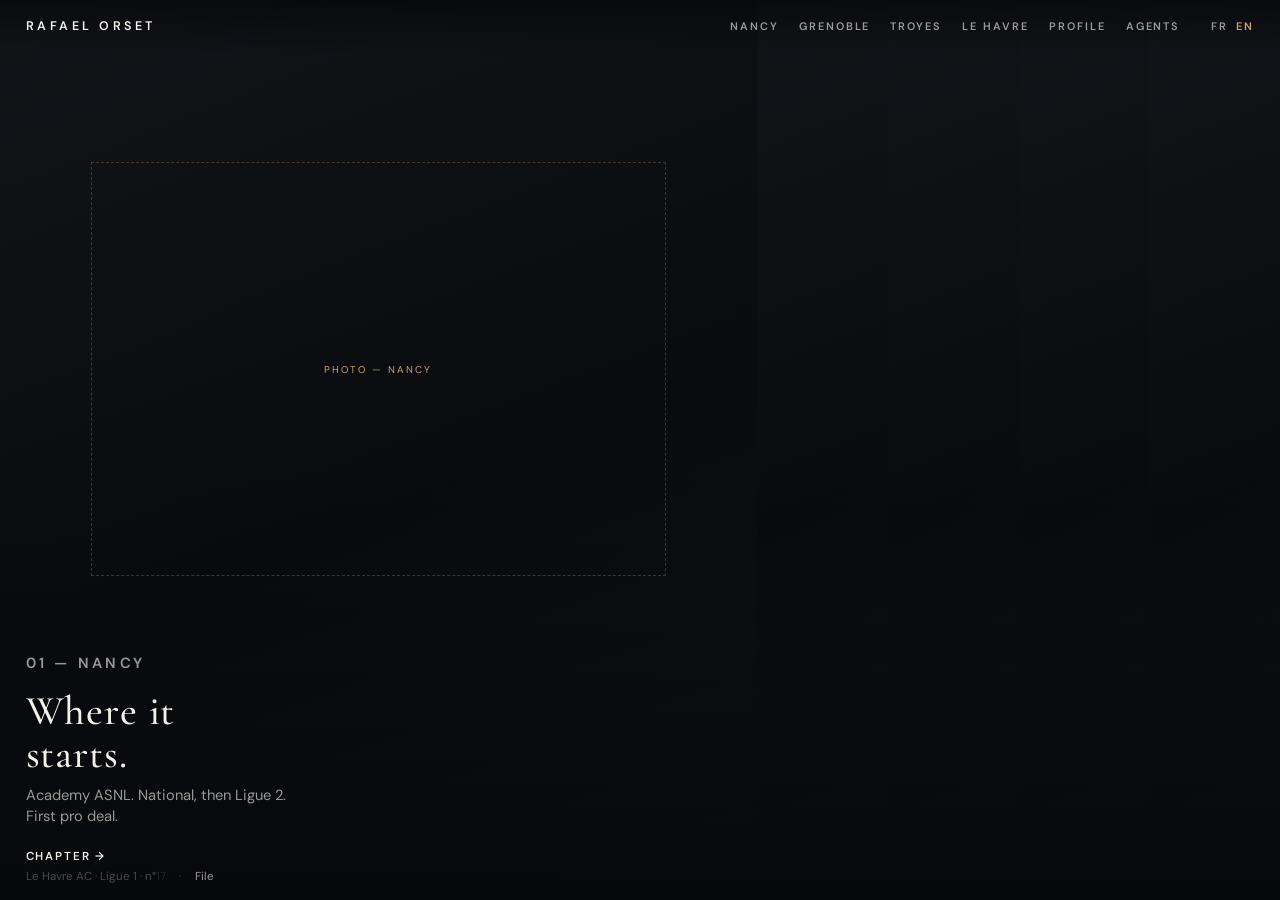
==== index.html @ 7322e1d7 "Tell the career as CR7-style club chapters: Nancy, Grenoble, Troyes, Le Havre. Co-authored-by: Curso" ====
<!DOCTYPE html>
<html lang="en">
<head>
  <meta charset="utf-8" />
  <meta name="viewport" content="width=device-width, initial-scale=1" />
  <title>Rafael Orset</title>
  <meta name="description" content="Rafael Orset. Left winger, Ligue 1. Nancy, Grenoble, Troyes, Le Havre. Available to clubs and licensed agents abroad." />
  <link rel="canonical" href="https://rafa-create.github.io/foot-website/" />
  <meta property="og:type" content="website" />
  <meta property="og:title" content="Rafael Orset" />
  <meta property="og:description" content="Left winger, Ligue 1. Nancy · Grenoble · Troyes · Le Havre." />
  <meta property="og:url" content="https://rafa-create.github.io/foot-website/" />
  <meta property="og:image" content="https://rafa-create.github.io/foot-website/og.jpg" />
  <meta name="twitter:card" content="summary_large_image" />
  <meta name="theme-color" content="#07080a" />
  <link rel="icon" href="./favicon.svg" type="image/svg+xml" />
  <link rel="preconnect" href="https://fonts.googleapis.com" />
  <link rel="preconnect" href="https://fonts.gstatic.com" crossorigin />
  <link href="https://fonts.googleapis.com/css2?family=Cormorant+Garamond:ital,wght@0,500;1,500&family=DM+Sans:wght@400;600&display=swap" rel="stylesheet" />
  <link rel="stylesheet" href="./site.css" />
  <script>
    window.FOOT_TITLES = { fr: "Rafael Orset", en: "Rafael Orset" };
    window.FOOT_DESC = {
      fr: "Rafael Orset. Ailier gauche, Ligue 1. Nancy, Grenoble, Troyes, Le Havre. Dossier pour clubs et agents à l’étranger.",
      en: "Rafael Orset. Left winger, Ligue 1. Nancy, Grenoble, Troyes, Le Havre. File for clubs and agents abroad."
    };
  </script>
  <script src="./player.js"></script>
  <script src="./i18n.js"></script>
</head>
<body>
  <header class="top">
    <p class="wordmark">Rafael Orset</p>
    <nav class="nav" aria-label="Sections">
      <a href="#nancy" data-sheet="nancy">Nancy</a>
      <a href="#grenoble" data-sheet="grenoble">Grenoble</a>
      <a href="#troyes" data-sheet="troyes">Troyes</a>
      <a href="#lehavre" data-sheet="lehavre">Le Havre</a>
      <a href="#profile" data-sheet="profile" data-fr>Fiche</a>
      <a href="#profile" data-sheet="profile" data-en>Profile</a>
      <a href="#agents" data-sheet="agents">Agents</a>
    </nav>
    <div class="lang" role="group" aria-label="Language">
      <button type="button" data-set="fr">FR</button>
      <button type="button" data-set="en">EN</button>
    </div>
  </header>

  <main class="gallery">
    <button class="panel open" type="button" data-sheet="nancy" data-photo="./photos/01-player.jpg" id="nancy">
      <span class="slot">Photo — Nancy</span>
      <div class="panel-copy">
        <p class="kicker">01 — Nancy</p>
        <h2 data-fr>Là où<br />ça commence.</h2>
        <h2 data-en>Where it<br />starts.</h2>
        <p data-fr>Formé à l’ASNL. National, puis Ligue 2. Premier contrat pro.</p>
        <p data-en>Academy ASNL. National, then Ligue 2. First pro deal.</p>
        <span class="cta" data-fr>Chapitre →</span>
        <span class="cta" data-en>Chapter →</span>
      </div>
    </button>

    <button class="panel" type="button" data-sheet="grenoble" data-photo="./photos/02-profile.jpg" id="grenoble">
      <span class="slot">Photo — Grenoble</span>
      <div class="panel-copy">
        <p class="kicker">02 — Grenoble</p>
        <h2 data-fr>Le vrai<br />volume.</h2>
        <h2 data-en>Real<br />minutes.</h2>
        <p data-fr>Deux saisons titulaire. 5e de Ligue 2. Barrages. Quarts de Coupe de France.</p>
        <p data-en>Two seasons as a starter. 5th in Ligue 2. Play-off. Coupe de France QF.</p>
        <span class="cta" data-fr>Chapitre →</span>
        <span class="cta" data-en>Chapter →</span>
      </div>
    </button>

    <button class="panel" type="button" data-sheet="troyes" data-photo="./photos/03-game.jpg" id="troyes">
      <span class="slot">Photo — Troyes</span>
      <div class="panel-copy">
        <p class="kicker">03 — Troyes</p>
        <h2 data-fr>Première<br />Ligue 1.</h2>
        <h2 data-en>First<br />Ligue 1.</h2>
        <p data-fr>26 matches dans l’élite. Puis Ligue 2 : 8 buts, 5 passes. Pas une star. Un titulaire.</p>
        <p data-en>26 games in the top flight. Then Ligue 2: 8 goals, 5 assists. Not a star. A starter.</p>
        <span class="cta" data-fr>Chapitre →</span>
        <span class="cta" data-en>Chapter →</span>
      </div>
    </button>

    <button class="panel" type="button" data-sheet="lehavre" data-photo="./photos/04-career.jpg" id="lehavre">
      <span class="slot">Photo — Le Havre</span>
      <div class="panel-copy">
        <p class="kicker">04 — Le Havre</p>
        <h2 data-fr>Confirmé.<br />Deux maintiens.</h2>
        <h2 data-en>Confirmed.<br />Twice safe.</h2>
        <p data-fr>Ligue 1, 2024–26. Maintien, puis 12e. Club actuel.</p>
        <p data-en>Ligue 1, 2024–26. Survival, then 12th. Current club.</p>
        <span class="cta" data-fr>Chapitre →</span>
        <span class="cta" data-en>Chapter →</span>
      </div>
    </button>

    <button class="panel" type="button" data-sheet="agents" data-photo="./photos/05-agents.jpg" id="agents">
      <span class="slot" data-fr>Photo — suite</span>
      <span class="slot" data-en>Photo — next</span>
      <div class="panel-copy">
        <p class="kicker" data-fr>05 — Ailleurs</p>
        <p class="kicker" data-en>05 — Abroad</p>
        <h2 data-fr>Le prochain<br />club.</h2>
        <h2 data-en>The next<br />club.</h2>
        <p data-fr>Championship, Belgique, Portugal, MLS. Dossier pour agents licenciés.</p>
        <p data-en>Championship, Belgium, Portugal, MLS. File for licensed agents.</p>
        <span class="cta" data-fr>Contacter →</span>
        <span class="cta" data-en>Get in touch →</span>
      </div>
    </button>
  </main>

  <footer class="foot">
    <span>Le Havre AC · Ligue 1 · n°<span data-k="number"></span></span>
    <span aria-hidden="true">·</span>
    <a href="./dossier.html" data-fr>Dossier</a>
    <a href="./dossier.html" data-en>File</a>
  </footer>

  <div class="sheet" id="sheet-nancy" hidden>
    <div class="sheet-inner">
      <button class="sheet-close" type="button" data-close aria-label="Close">×</button>
      <p class="kicker">01 — Nancy</p>
      <h1>AS Nancy-Lorraine</h1>
      <p class="lede" data-fr>Centre de formation, puis groupe pro. National 2018/19, Ligue 2 2019/20. Le premier contrat, pas encore le volume.</p>
      <p class="lede" data-en>Academy, then the first team. National 2018/19, Ligue 2 2019/20. First contract, not yet the minutes.</p>
      <dl class="facts facts-hero">
        <div><dt>2018/19</dt><dd>19 · 3 · 2</dd></div>
        <div><dt>2019/20</dt><dd>21 · 4 · 2</dd></div>
        <div><dt data-fr>Compétitions</dt><dt data-en>Competitions</dt><dd>National · Ligue 2</dd></div>
      </dl>
      <p class="hint" data-fr>Matchs · buts · passes. Saison 2019/20 écourtée.</p>
      <p class="hint" data-en>Apps · goals · assists. 2019/20 season shortened.</p>
    </div>
  </div>

  <div class="sheet" id="sheet-grenoble" hidden>
    <div class="sheet-inner">
      <button class="sheet-close" type="button" data-close aria-label="Close">×</button>
      <p class="kicker">02 — Grenoble</p>
      <h1>Grenoble Foot 38</h1>
      <p class="lede" data-fr>Le saut. Titulaire deux saisons. Meilleure année : 9 buts, 7 passes. 5e de Ligue 2, barrages d’accession. Quarts de Coupe de France — le plus loin, jamais une finale.</p>
      <p class="lede" data-en>The jump. Starter for two seasons. Best year: 9 goals, 7 assists. 5th in Ligue 2, promotion play-off. Coupe de France quarter-final — as far as it went, never a final.</p>
      <dl class="facts facts-hero">
        <div><dt>2020/21</dt><dd>32 · 6 · 5</dd></div>
        <div><dt>2021/22</dt><dd>35 · 9 · 7</dd></div>
        <div><dt data-fr>Résultat</dt><dt data-en>Result</dt><dd data-fr>5e L2 · barrages · ¼ CDF</dd><dd data-en>5th L2 · play-off · QF CdF</dd></div>
      </dl>
    </div>
  </div>

  <div class="sheet" id="sheet-troyes" hidden>
    <div class="sheet-inner">
      <button class="sheet-close" type="button" data-close aria-label="Close">×</button>
      <p class="kicker">03 — Troyes</p>
      <h1>ESTAC Troyes</h1>
      <p class="lede" data-fr>Première Ligue 1 : 26 matches, rotation vraie, pas un figurant. Relégation. L’année d’après, Ligue 2 : 8 buts. Un club qui descend, un joueur qui reste utile.</p>
      <p class="lede" data-en>First Ligue 1: 26 games, real rotation, not a cameo. Relegation. The year after, Ligue 2: 8 goals. A club going down, a player still useful.</p>
      <dl class="facts facts-hero">
        <div><dt>2022/23 L1</dt><dd>26 · 4 · 3</dd></div>
        <div><dt>2023/24 L2</dt><dd>30 · 8 · 5</dd></div>
        <div><dt data-fr>Lecture</dt><dt data-en>Read</dt><dd data-fr>Élite, puis volume</dd><dd data-en>Top flight, then volume</dd></div>
      </dl>
    </div>
  </div>

  <div class="sheet" id="sheet-lehavre" hidden>
    <div class="sheet-inner">
      <button class="sheet-close" type="button" data-close aria-label="Close">×</button>
      <p class="kicker">04 — Le Havre</p>
      <h1>Le Havre AC</h1>
      <p class="lede" data-fr>Club actuel. Deux saisons Ligue 1 : maintien, puis 12e. 11 buts, 9 passes. Contrat jusqu’en 2027. Le dossier s’arrête ici — la suite se joue à l’étranger.</p>
      <p class="lede" data-en>Current club. Two Ligue 1 seasons: survival, then 12th. 11 goals, 9 assists. Contract to 2027. The file stops here — the next chapter is abroad.</p>
      <dl class="facts facts-hero">
        <div><dt>2024/25</dt><dd>29 · 5 · 4</dd></div>
        <div><dt>2025/26</dt><dd>28 · 6 · 5</dd></div>
        <div><dt data-fr>Classement</dt><dt data-en>Finish</dt><dd>L1 · 15e · 12e</dd></div>
      </dl>
    </div>
  </div>

  <div class="sheet" id="sheet-profile" hidden>
    <div class="sheet-inner">
      <button class="sheet-close" type="button" data-close aria-label="Close">×</button>
      <p class="kicker" data-fr>Fiche</p>
      <p class="kicker" data-en>Profile</p>
      <h1>Rafael Orset</h1>
      <p class="lede" data-k="status"></p>
      <dl class="facts">
        <div><dt data-fr>N°</dt><dt data-en>No.</dt><dd data-k="number"></dd></div>
        <div><dt data-fr>Nationalité</dt><dt data-en>Nationality</dt><dd data-k="nationality"></dd></div>
        <div><dt data-fr>Né le</dt><dt data-en>Born</dt><dd data-k="dob"></dd></div>
        <div><dt data-fr>Lieu</dt><dt data-en>Place</dt><dd data-k="birthplace"></dd></div>
        <div><dt data-fr>Taille</dt><dt data-en>Height</dt><dd data-k="height"></dd></div>
        <div><dt data-fr>Poids</dt><dt data-en>Weight</dt><dd data-k="weight"></dd></div>
        <div><dt data-fr>Pied fort</dt><dt data-en>Preferred foot</dt><dd data-k="foot"></dd></div>
        <div><dt data-fr>Poste</dt><dt data-en>Position</dt><dd data-k="position"></dd></div>
        <div><dt data-fr>Secondaire</dt><dt data-en>Secondary</dt><dd data-k="positionAlt"></dd></div>
        <div><dt data-fr>Club</dt><dt data-en>Club</dt><dd data-k="club"></dd></div>
        <div><dt data-fr>Championnat</dt><dt data-en>League</dt><dd data-k="league"></dd></div>
        <div><dt data-fr>Contrat</dt><dt data-en>Contract</dt><dd data-k="contractUntil"></dd></div>
        <div><dt data-fr>Passeport</dt><dt data-en>Passport</dt><dd data-k="passport"></dd></div>
        <div><dt data-fr>Langues</dt><dt data-en>Languages</dt><dd data-k="languages"></dd></div>
        <div><dt data-fr>Formé à</dt><dt data-en>Academy</dt><dd data-k="formedAt"></dd></div>
      </dl>
      <h2 data-fr>Jeu</h2>
      <h2 data-en>Game</h2>
      <ol class="traits">
        <li><span>01</span><p data-k="strength0"></p></li>
        <li><span>02</span><p data-k="strength1"></p></li>
        <li><span>03</span><p data-k="strength2"></p></li>
      </ol>
      <p class="note" data-k="scoutNote"></p>
      <h2 data-fr>Résultats</h2>
      <h2 data-en>Results</h2>
      <ul class="honours" data-honours></ul>
      <h2 data-fr>Parcours</h2>
      <h2 data-en>Career</h2>
      <table class="career">
        <thead>
          <tr>
            <th data-fr>Saison</th><th data-en>Season</th>
            <th>Club</th>
            <th data-fr>Compétition</th><th data-en>Competition</th>
            <th data-fr>Matchs</th><th data-en>Apps</th>
            <th data-fr>Buts</th><th data-en>Goals</th>
            <th data-fr>Passes</th><th data-en>Ast.</th>
          </tr>
        </thead>
        <tbody data-career></tbody>
      </table>
      <p class="media-slot">
        <a class="cta-link" data-highlight hidden target="_blank" rel="noopener">Highlights →</a>
        <span data-no-highlight data-fr>Highlights : à coller dans <code>player.js</code>.</span>
        <span data-no-highlight data-en>Highlights: paste URL in <code>player.js</code>.</span>
      </p>
    </div>
  </div>

  <div class="sheet" id="sheet-agents" hidden>
    <div class="sheet-inner">
      <button class="sheet-close" type="button" data-close aria-label="Close">×</button>
      <p class="kicker" data-fr>05 — Ailleurs</p>
      <p class="kicker" data-en>05 — Abroad</p>
      <h1 data-fr>Le prochain<br />club.</h1>
      <h1 data-en>The next<br />club.</h1>
      <p class="lede" data-k="status"></p>
      <dl class="facts">
        <div><dt>E-mail</dt><dd data-k="email"></dd></div>
        <div><dt data-fr>Téléphone</dt><dt data-en>Phone</dt><dd data-k="phone"></dd></div>
        <div><dt>Instagram</dt><dd data-k="instagram"></dd></div>
        <div><dt data-fr>Agent</dt><dt data-en>Agent</dt><dd data-k="agent"></dd></div>
      </dl>
      <div class="actions">
        <a class="btn" data-mail hidden data-fr>Écrire</a>
        <a class="btn" data-mail hidden data-en>Email</a>
        <button class="btn btn-ghost" type="button" data-copy data-fr>Copier le brief</button>
        <button class="btn btn-ghost" type="button" data-copy data-en>Copy brief</button>
        <a class="btn btn-ghost" href="./dossier.html" data-fr>Dossier imprimable</a>
        <a class="btn btn-ghost" href="./dossier.html" data-en>Printable file</a>
      </div>
      <p class="hint" data-fr>Photos ensuite. E-mail et téléphone à brancher. Parcours : draft pour le look du site.</p>
      <p class="hint" data-en>Photos next. Email and phone still to wire. Career path: draft for the site’s look.</p>
    </div>
  </div>
</body>
</html>
---- site.css ----
:root {
  --bg: #07080a;
  --ink: #f4f1ea;
  --muted: rgba(244, 241, 234, 0.62);
  --gold: #c9a36a;
  --line: rgba(201, 163, 106, 0.28);
}
* { box-sizing: border-box; }
html, body { height: 100%; }
body {
  margin: 0;
  color: var(--ink);
  background: var(--bg);
  font-family: "DM Sans", system-ui, sans-serif;
  overflow: hidden;
}
html[lang="en"] [data-fr],
html:not([lang="en"]) [data-en] { display: none; }

.top {
  position: fixed;
  inset: 0 0 auto;
  z-index: 20;
  display: flex;
  align-items: center;
  gap: 1.5rem;
  padding: 1.1rem 1.6rem;
  background: linear-gradient(to bottom, rgba(7, 8, 10, 0.78), transparent);
}
.wordmark {
  margin: 0;
  font-size: 0.78rem;
  font-weight: 600;
  letter-spacing: 0.28em;
  text-transform: uppercase;
}
.nav {
  display: flex;
  flex-wrap: wrap;
  justify-content: flex-end;
  gap: 1.1rem 1.25rem;
  margin-left: auto;
}
.nav a, .lang button {
  color: var(--muted);
  text-decoration: none;
  font-size: 0.68rem;
  font-weight: 600;
  letter-spacing: 0.18em;
  text-transform: uppercase;
  background: none;
  border: 0;
  cursor: pointer;
  font-family: inherit;
  padding: 0;
}
.nav a:hover, .lang button:hover { color: var(--ink); }
.lang { display: flex; gap: 0.55rem; margin-left: 0.4rem; }
.lang button[aria-pressed="true"] { color: var(--gold); }

.gallery {
  display: flex;
  height: 100%;
  width: 100%;
}
.panel {
  position: relative;
  flex: 0.72 1 9%;
  min-width: 0;
  overflow: hidden;
  text-decoration: none;
  color: inherit;
  background: #101114 center / cover no-repeat;
  transition: flex 0.55s cubic-bezier(0.22, 1, 0.36, 1);
  cursor: pointer;
  border: 0;
  padding: 0;
  font: inherit;
  display: block;
  text-align: left;
}
.panel:not(.has-photo) {
  background:
    linear-gradient(160deg, #16171c 0%, #0a0b0e 55%, #121318 100%);
}
.panel::after {
  content: "";
  position: absolute;
  inset: 0;
  background: linear-gradient(to top, rgba(7, 8, 10, 0.88) 0%, rgba(7, 8, 10, 0.15) 48%, rgba(7, 8, 10, 0.2) 100%);
  pointer-events: none;
}
.panel.open,
.gallery:hover .panel.open:hover,
.panel:hover {
  flex: 4.2 1 52%;
}
.gallery:hover .panel.open:not(:hover) {
  flex: 0.72 1 8%;
}
.panel-copy {
  position: absolute;
  left: 0; right: 0; bottom: 0;
  z-index: 1;
  padding: 2.4rem 1.6rem 2.2rem;
  opacity: 0;
  transform: translateY(12px);
  transition: opacity 0.35s ease, transform 0.35s ease;
}
.panel.open .panel-copy,
.panel:hover .panel-copy {
  opacity: 1;
  transform: none;
}
.kicker {
  margin: 0 0 0.45rem;
  color: var(--gold);
  font-size: 0.68rem;
  letter-spacing: 0.22em;
  text-transform: uppercase;
  font-weight: 600;
}
.panel h2 {
  margin: 0 0 0.55rem;
  font-family: "Cormorant Garamond", Georgia, serif;
  font-weight: 500;
  font-size: clamp(1.6rem, 3.2vw, 2.7rem);
  letter-spacing: 0.02em;
  line-height: 1.05;
}
.panel p {
  margin: 0 0 1rem;
  max-width: 28ch;
  color: var(--muted);
  font-size: 0.92rem;
  line-height: 1.45;
}
.cta {
  color: var(--ink);
  font-size: 0.72rem;
  letter-spacing: 0.16em;
  text-transform: uppercase;
  font-weight: 600;
}
.slot {
  position: absolute;
  inset: 18% 12% 36%;
  z-index: 1;
  display: flex;
  align-items: center;
  justify-content: center;
  border: 1px dashed var(--line);
  color: var(--gold);
  font-size: 0.62rem;
  letter-spacing: 0.2em;
  text-transform: uppercase;
  pointer-events: none;
  opacity: 0;
  transition: opacity 0.35s ease;
}
.panel.open .slot,
.panel:hover .slot { opacity: 1; }
.panel.has-photo .slot { display: none; }

.sheet {
  position: fixed;
  inset: 0;
  z-index: 40;
  overflow: auto;
  background: rgba(7, 8, 10, 0.96);
}
.sheet-inner {
  max-width: 820px;
  margin: 0 auto;
  padding: 5.2rem 1.6rem 4rem;
}
.sheet-close {
  position: fixed;
  top: 1rem;
  right: 1.2rem;
  z-index: 41;
  border: 0;
  background: none;
  color: var(--ink);
  font-size: 1.8rem;
  line-height: 1;
  cursor: pointer;
}
.sheet h1 {
  margin: 0 0 0.8rem;
  font-family: "Cormorant Garamond", Georgia, serif;
  font-weight: 500;
  font-size: clamp(2.2rem, 5vw, 3.6rem);
  line-height: 1.05;
}
.sheet h2, .dossier h2 {
  margin: 2rem 0 0.7rem;
  font-size: 0.72rem;
  letter-spacing: 0.2em;
  text-transform: uppercase;
  color: var(--gold);
}
.lede {
  max-width: 46ch;
  color: var(--muted);
  font-size: 1.05rem;
  line-height: 1.45;
}
.facts {
  display: grid;
  grid-template-columns: repeat(auto-fill, minmax(180px, 1fr));
  gap: 1.1rem 1.4rem;
  margin: 1.8rem 0 0;
}
.facts-hero { grid-template-columns: repeat(4, minmax(0, 1fr)); }
.facts div { margin: 0; }
.facts dt {
  margin: 0 0 0.2rem;
  font-size: 0.62rem;
  letter-spacing: 0.16em;
  text-transform: uppercase;
  color: var(--gold);
}
.facts dd { margin: 0; font-size: 1rem; }
.tbd { color: var(--muted); opacity: 0.7; }
.hint {
  margin-top: 2rem;
  max-width: 62ch;
  color: var(--muted);
  font-size: 0.85rem;
  line-height: 1.5;
}
.hint code { color: var(--ink); }
.traits {
  list-style: none;
  margin: 1.4rem 0 0;
  padding: 0;
  display: grid;
  gap: 0.85rem;
}
.traits li {
  display: grid;
  grid-template-columns: 2.2rem 1fr;
  gap: 0.8rem;
  align-items: baseline;
  border-top: 1px solid var(--line);
  padding-top: 0.85rem;
}
.traits span { color: var(--gold); font-size: 0.72rem; letter-spacing: 0.14em; }
.traits p, .note, .formed { margin: 0; color: var(--muted); line-height: 1.45; }
.formed { margin: 0 0 1.2rem; }
.honours {
  list-style: none;
  margin: 0.4rem 0 0;
  padding: 0;
}
.honours li {
  margin: 0;
  padding: 0.7rem 0;
  border-top: 1px solid var(--line);
  color: var(--muted);
  line-height: 1.4;
}
.career {
  width: 100%;
  border-collapse: collapse;
  font-size: 0.92rem;
}
.career th, .career td {
  text-align: left;
  padding: 0.65rem 0.5rem 0.65rem 0;
  border-bottom: 1px solid var(--line);
}
.career th {
  font-size: 0.62rem;
  letter-spacing: 0.14em;
  text-transform: uppercase;
  color: var(--gold);
  font-weight: 600;
}
.actions { display: flex; flex-wrap: wrap; gap: 0.7rem; margin-top: 1.6rem; }
.btn, .cta-link {
  display: inline-flex;
  align-items: center;
  padding: 0.7rem 1rem;
  border: 1px solid var(--gold);
  color: var(--ink);
  text-decoration: none;
  font-size: 0.72rem;
  letter-spacing: 0.16em;
  text-transform: uppercase;
  font-weight: 600;
  background: transparent;
  cursor: pointer;
  font-family: inherit;
}
.btn-ghost { border-color: var(--line); color: var(--muted); }
.media-slot { margin-top: 0.6rem; color: var(--muted); }

.dossier-page { overflow: auto; height: auto; min-height: 100%; }
.dossier-page .top { position: sticky; }
.dossier { padding-top: 6rem; padding-bottom: 4rem; }

@media print {
  .top, .sheet-close, .lang, .nav, .foot { display: none !important; }
  .dossier-page, .sheet { background: #fff; color: #111; }
  .kicker, .facts dt, .career th { color: #8a6a32; }
}

.foot {
  position: fixed;
  inset: auto 0 0;
  z-index: 20;
  display: flex;
  gap: 0.85rem;
  align-items: center;
  padding: 0.85rem 1.6rem 1rem;
  font-size: 0.72rem;
  color: var(--muted);
  background: linear-gradient(to top, rgba(7, 8, 10, 0.75), transparent);
}
.foot a { color: var(--muted); text-decoration: none; }
.foot a:hover { color: var(--gold); }
.foot span { opacity: 0.45; }

@media (max-width: 800px) {
  body { overflow: auto; }
  .top { position: sticky; background: var(--bg); padding-bottom: 0.8rem; }
  .nav { display: none; }
  .gallery { flex-direction: column; min-height: auto; }
  .panel {
    flex: none !important;
    min-height: 42vh;
  }
  .panel-copy, .slot { opacity: 1; transform: none; }
  .facts-hero { grid-template-columns: 1fr 1fr; }
  .sheet-inner { padding-top: 4.2rem; }
}
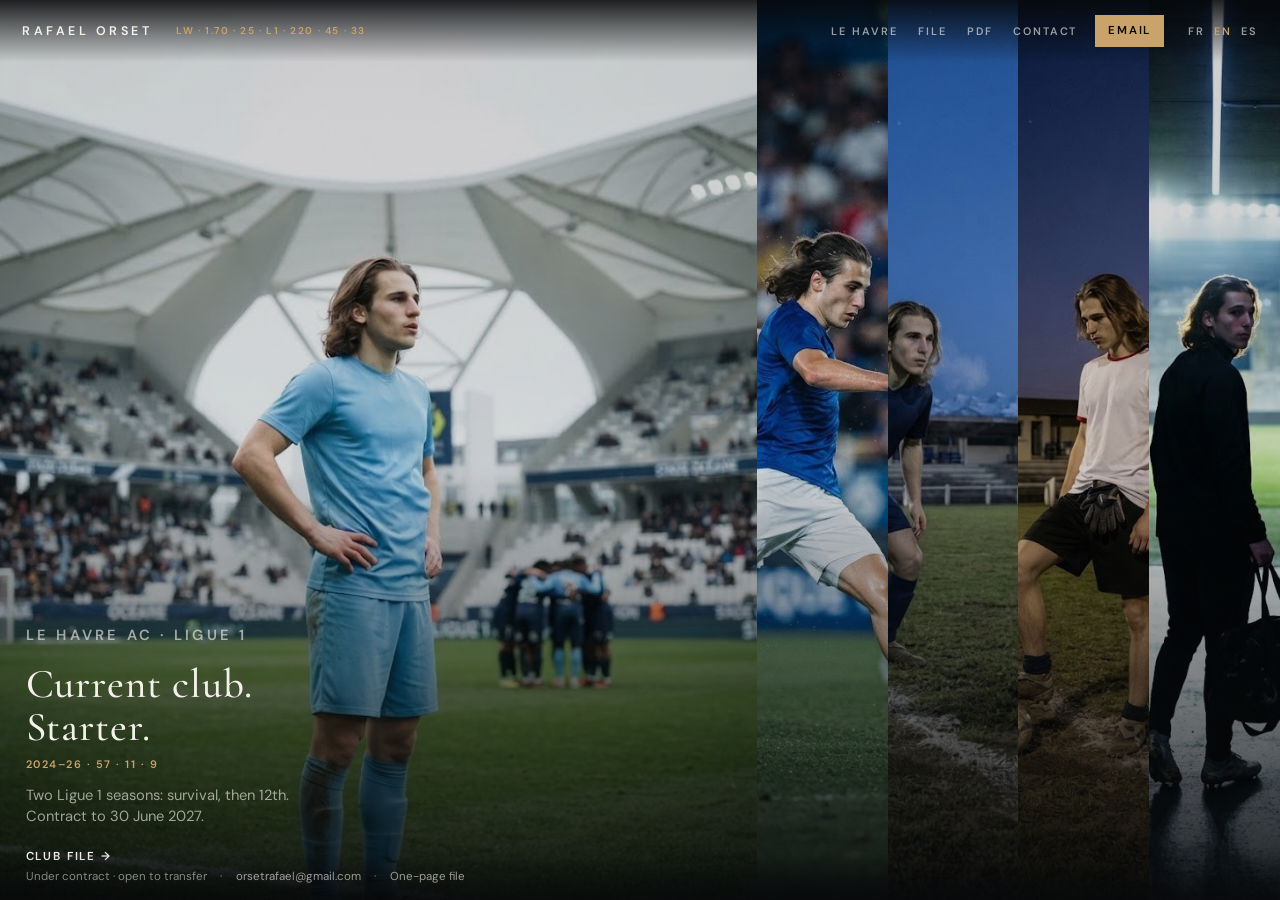
==== commit 17bcfdf9: "Make the file agent-first: totals, EU transfer status, FR/EN/ES, direct contact. Co-authored-by: Cur" ====
--- a/index.html
+++ b/index.html
@@ -3,12 +3,12 @@
 <head>
   <meta charset="utf-8" />
   <meta name="viewport" content="width=device-width, initial-scale=1" />
-  <title>Rafael Orset</title>
-  <meta name="description" content="Rafael Orset. Left winger, Ligue 1. Nancy, Grenoble, Troyes, Le Havre. Available to clubs and licensed agents abroad." />
+  <title>Rafael Orset — Left winger, Ligue 1</title>
+  <meta name="description" content="Rafael Orset. Left winger, Le Havre, Ligue 1. 25, EU passport. Open to a transfer. For clubs and licensed agents." />
   <link rel="canonical" href="https://rafa-create.github.io/foot-website/" />
   <meta property="og:type" content="website" />
-  <meta property="og:title" content="Rafael Orset" />
-  <meta property="og:description" content="Left winger, Ligue 1. Nancy · Grenoble · Troyes · Le Havre." />
+  <meta property="og:title" content="Rafael Orset — Left winger, Ligue 1" />
+  <meta property="og:description" content="Le Havre · Ligue 1 · EU passport · Open to transfer. File for clubs and licensed agents." />
   <meta property="og:url" content="https://rafa-create.github.io/foot-website/" />
   <meta property="og:image" content="https://rafa-create.github.io/foot-website/og.jpg" />
   <meta name="twitter:card" content="summary_large_image" />
@@ -19,10 +19,15 @@
   <link href="https://fonts.googleapis.com/css2?family=Cormorant+Garamond:ital,wght@0,500;1,500&family=DM+Sans:wght@400;600&display=swap" rel="stylesheet" />
   <link rel="stylesheet" href="./site.css" />
   <script>
-    window.FOOT_TITLES = { fr: "Rafael Orset", en: "Rafael Orset" };
+    window.FOOT_TITLES = {
+      fr: "Rafael Orset — Ailier gauche, Ligue 1",
+      en: "Rafael Orset — Left winger, Ligue 1",
+      es: "Rafael Orset — Extremo izquierdo, Ligue 1"
+    };
     window.FOOT_DESC = {
-      fr: "Rafael Orset. Ailier gauche, Ligue 1. Nancy, Grenoble, Troyes, Le Havre. Dossier pour clubs et agents à l’étranger.",
-      en: "Rafael Orset. Left winger, Ligue 1. Nancy, Grenoble, Troyes, Le Havre. File for clubs and agents abroad."
+      fr: "Rafael Orset. Ailier gauche, Le Havre, Ligue 1. 25 ans, passeport UE. Ouvert à un transfert. Dossier clubs et agents.",
+      en: "Rafael Orset. Left winger, Le Havre, Ligue 1. 25, EU passport. Open to a transfer. File for clubs and licensed agents.",
+      es: "Rafael Orset. Extremo izquierdo, Le Havre, Ligue 1. 25 años, pasaporte UE. Abierto a un traspaso. Dossier para clubes y agentes."
     };
   </script>
   <script src="./player.js"></script>
@@ -31,155 +36,181 @@
 <body>
   <header class="top">
     <p class="wordmark">Rafael Orset</p>
+    <p class="ticker">LW · 1.70 · 25 · L1 · <span data-k="ticker"></span></p>
     <nav class="nav" aria-label="Sections">
-      <a href="#nancy" data-sheet="nancy">Nancy</a>
-      <a href="#grenoble" data-sheet="grenoble">Grenoble</a>
-      <a href="#troyes" data-sheet="troyes">Troyes</a>
       <a href="#lehavre" data-sheet="lehavre">Le Havre</a>
       <a href="#profile" data-sheet="profile" data-fr>Fiche</a>
-      <a href="#profile" data-sheet="profile" data-en>Profile</a>
-      <a href="#agents" data-sheet="agents">Agents</a>
+      <a href="#profile" data-sheet="profile" data-en>File</a>
+      <a href="#profile" data-sheet="profile" data-es>Ficha</a>
+      <a href="./dossier.html" data-fr>PDF</a>
+      <a href="./dossier.html" data-en>PDF</a>
+      <a href="./dossier.html" data-es>PDF</a>
+      <a href="#agents" data-sheet="agents">Contact</a>
     </nav>
+    <a class="btn btn-solid" data-mail data-fr>E-mail</a>
+    <a class="btn btn-solid" data-mail data-en>Email</a>
+    <a class="btn btn-solid" data-mail data-es>Email</a>
     <div class="lang" role="group" aria-label="Language">
       <button type="button" data-set="fr">FR</button>
       <button type="button" data-set="en">EN</button>
+      <button type="button" data-set="es">ES</button>
     </div>
   </header>
 
   <main class="gallery">
-    <button class="panel open" type="button" data-sheet="nancy" data-photo="./photos/01-player.jpg" id="nancy">
-      <span class="slot">Photo — Nancy</span>
-      <div class="panel-copy">
-        <p class="kicker">01 — Nancy</p>
-        <h2 data-fr>Là où<br />ça commence.</h2>
-        <h2 data-en>Where it<br />starts.</h2>
-        <p data-fr>Formé à l’ASNL. National, puis Ligue 2. Premier contrat pro.</p>
-        <p data-en>Academy ASNL. National, then Ligue 2. First pro deal.</p>
-        <span class="cta" data-fr>Chapitre →</span>
-        <span class="cta" data-en>Chapter →</span>
+    <button class="panel open" type="button" data-sheet="lehavre" data-photo="./photos/04-career.jpg" id="lehavre">
+      <span class="slot">Photo — Le Havre</span>
+      <div class="panel-copy">
+        <p class="kicker">Le Havre AC · Ligue 1</p>
+        <h2 data-fr>Club actuel.<br />Titulaire.</h2>
+        <h2 data-en>Current club.<br />Starter.</h2>
+        <h2 data-es>Club actual.<br />Titular.</h2>
+        <p class="statline">2024–26 · 57 · 11 · 9</p>
+        <p data-fr>Deux saisons Ligue 1 : maintien, puis 12e. Contrat au 30.06.2027.</p>
+        <p data-en>Two Ligue 1 seasons: survival, then 12th. Contract to 30 June 2027.</p>
+        <p data-es>Dos temporadas de Ligue 1: permanencia, luego 12.º. Contrato hasta el 30.06.2027.</p>
+        <span class="cta" data-fr>Dossier club →</span>
+        <span class="cta" data-en>Club file →</span>
+        <span class="cta" data-es>Ficha del club →</span>
+      </div>
+    </button>
+
+    <button class="panel" type="button" data-sheet="troyes" data-photo="./photos/03-game.jpg" id="troyes">
+      <span class="slot">Photo — Troyes</span>
+      <div class="panel-copy">
+        <p class="kicker">ESTAC Troyes</p>
+        <h2 data-fr>Première<br />Ligue 1.</h2>
+        <h2 data-en>First<br />Ligue 1.</h2>
+        <h2 data-es>Primera<br />Ligue 1.</h2>
+        <p class="statline">2022–24 · 56 · 12 · 8</p>
+        <p data-fr>26 matches dans l’élite, puis 8 buts en Ligue 2. Rotation vraie, pas un figurant.</p>
+        <p data-en>26 games in the top flight, then 8 goals in Ligue 2. Real rotation, not a cameo.</p>
+        <p data-es>26 partidos en la élite, luego 8 goles en Ligue 2. Rotación real, no un cameo.</p>
+        <span class="cta" data-fr>Dossier club →</span>
+        <span class="cta" data-en>Club file →</span>
+        <span class="cta" data-es>Ficha del club →</span>
       </div>
     </button>
 
     <button class="panel" type="button" data-sheet="grenoble" data-photo="./photos/02-profile.jpg" id="grenoble">
       <span class="slot">Photo — Grenoble</span>
       <div class="panel-copy">
-        <p class="kicker">02 — Grenoble</p>
-        <h2 data-fr>Le vrai<br />volume.</h2>
-        <h2 data-en>Real<br />minutes.</h2>
-        <p data-fr>Deux saisons titulaire. 5e de Ligue 2. Barrages. Quarts de Coupe de France.</p>
-        <p data-en>Two seasons as a starter. 5th in Ligue 2. Play-off. Coupe de France QF.</p>
-        <span class="cta" data-fr>Chapitre →</span>
-        <span class="cta" data-en>Chapter →</span>
-      </div>
-    </button>
-
-    <button class="panel" type="button" data-sheet="troyes" data-photo="./photos/03-game.jpg" id="troyes">
-      <span class="slot">Photo — Troyes</span>
-      <div class="panel-copy">
-        <p class="kicker">03 — Troyes</p>
-        <h2 data-fr>Première<br />Ligue 1.</h2>
-        <h2 data-en>First<br />Ligue 1.</h2>
-        <p data-fr>26 matches dans l’élite. Puis Ligue 2 : 8 buts, 5 passes. Pas une star. Un titulaire.</p>
-        <p data-en>26 games in the top flight. Then Ligue 2: 8 goals, 5 assists. Not a star. A starter.</p>
-        <span class="cta" data-fr>Chapitre →</span>
-        <span class="cta" data-en>Chapter →</span>
-      </div>
-    </button>
-
-    <button class="panel" type="button" data-sheet="lehavre" data-photo="./photos/04-career.jpg" id="lehavre">
-      <span class="slot">Photo — Le Havre</span>
-      <div class="panel-copy">
-        <p class="kicker">04 — Le Havre</p>
-        <h2 data-fr>Confirmé.<br />Deux maintiens.</h2>
-        <h2 data-en>Confirmed.<br />Twice safe.</h2>
-        <p data-fr>Ligue 1, 2024–26. Maintien, puis 12e. Club actuel.</p>
-        <p data-en>Ligue 1, 2024–26. Survival, then 12th. Current club.</p>
-        <span class="cta" data-fr>Chapitre →</span>
-        <span class="cta" data-en>Chapter →</span>
+        <p class="kicker">Grenoble Foot 38</p>
+        <h2 data-fr>Meilleure<br />saison.</h2>
+        <h2 data-en>Best<br />season.</h2>
+        <h2 data-es>Mejor<br />temporada.</h2>
+        <p class="statline">2020–22 · 67 · 15 · 12</p>
+        <p data-fr>Titulaire. 9 buts, 7 passes. 5e de Ligue 2, barrages, quarts de Coupe de France.</p>
+        <p data-en>Starter. 9 goals, 7 assists. 5th in Ligue 2, play-off, Coupe de France QF.</p>
+        <p data-es>Titular. 9 goles, 7 asistencias. 5.º en Ligue 2, play-off, cuartos de Copa.</p>
+        <span class="cta" data-fr>Dossier club →</span>
+        <span class="cta" data-en>Club file →</span>
+        <span class="cta" data-es>Ficha del club →</span>
+      </div>
+    </button>
+
+    <button class="panel" type="button" data-sheet="nancy" data-photo="./photos/01-player.jpg" id="nancy">
+      <span class="slot">Photo — Nancy</span>
+      <div class="panel-copy">
+        <p class="kicker">AS Nancy-Lorraine</p>
+        <h2 data-fr>Formation<br />et premier contrat.</h2>
+        <h2 data-en>Academy<br />and first deal.</h2>
+        <h2 data-es>Cantera<br />y primer contrato.</h2>
+        <p class="statline">2018–20 · 40 · 7 · 4</p>
+        <p data-fr>National, puis Ligue 2. Le socle du dossier.</p>
+        <p data-en>National, then Ligue 2. The base of the file.</p>
+        <p data-es>National, luego Ligue 2. La base del dossier.</p>
+        <span class="cta" data-fr>Dossier club →</span>
+        <span class="cta" data-en>Club file →</span>
+        <span class="cta" data-es>Ficha del club →</span>
       </div>
     </button>
 
     <button class="panel" type="button" data-sheet="agents" data-photo="./photos/05-agents.jpg" id="agents">
-      <span class="slot" data-fr>Photo — suite</span>
-      <span class="slot" data-en>Photo — next</span>
-      <div class="panel-copy">
-        <p class="kicker" data-fr>05 — Ailleurs</p>
-        <p class="kicker" data-en>05 — Abroad</p>
-        <h2 data-fr>Le prochain<br />club.</h2>
-        <h2 data-en>The next<br />club.</h2>
-        <p data-fr>Championship, Belgique, Portugal, MLS. Dossier pour agents licenciés.</p>
-        <p data-en>Championship, Belgium, Portugal, MLS. File for licensed agents.</p>
+      <span class="slot">Photo — Contact</span>
+      <div class="panel-copy">
+        <p class="kicker" data-fr>Transfert</p>
+        <p class="kicker" data-en>Transfer</p>
+        <p class="kicker" data-es>Traspaso</p>
+        <h2 data-fr>Ouvert.<br />Passeport UE.</h2>
+        <h2 data-en>Open.<br />EU passport.</h2>
+        <h2 data-es>Abierto.<br />Pasaporte UE.</h2>
+        <p data-k="markets"></p>
         <span class="cta" data-fr>Contacter →</span>
-        <span class="cta" data-en>Get in touch →</span>
+        <span class="cta" data-en>Contact →</span>
+        <span class="cta" data-es>Contactar →</span>
       </div>
     </button>
   </main>
 
   <footer class="foot">
-    <span>Le Havre AC · Ligue 1 · n°<span data-k="number"></span></span>
+    <span data-k="availability"></span>
     <span aria-hidden="true">·</span>
-    <a href="./dossier.html" data-fr>Dossier</a>
-    <a href="./dossier.html" data-en>File</a>
+    <a data-mail>orsetrafael@gmail.com</a>
+    <span aria-hidden="true">·</span>
+    <a href="./dossier.html" data-fr>Dossier une page</a>
+    <a href="./dossier.html" data-en>One-page file</a>
+    <a href="./dossier.html" data-es>Dossier de una página</a>
   </footer>
 
+  <div class="sheet" id="sheet-lehavre" hidden>
+    <div class="sheet-inner">
+      <button class="sheet-close" type="button" data-close aria-label="Close">×</button>
+      <p class="kicker">Le Havre AC · Ligue 1</p>
+      <h1>Le Havre AC</h1>
+      <p class="lede" data-fr>Club actuel. Deux saisons titulaire en Ligue 1 : maintien, puis 12e. 11 buts, 9 passes. Contrat jusqu’au 30.06.2027 — ouvert à un transfert.</p>
+      <p class="lede" data-en>Current club. Two seasons as a Ligue 1 starter: survival, then 12th. 11 goals, 9 assists. Contract to 30 June 2027 — open to a transfer.</p>
+      <p class="lede" data-es>Club actual. Dos temporadas como titular en Ligue 1: permanencia, luego 12.º. 11 goles, 9 asistencias. Contrato hasta el 30.06.2027 — abierto a un traspaso.</p>
+      <dl class="facts facts-hero">
+        <div><dt>2024/25</dt><dd>29 · 5 · 4</dd></div>
+        <div><dt>2025/26</dt><dd>28 · 6 · 5</dd></div>
+        <div><dt data-fr>Classement</dt><dt data-en>Finish</dt><dt data-es>Clasificación</dt><dd>L1 · 15e · 12e</dd></div>
+      </dl>
+    </div>
+  </div>
+
+  <div class="sheet" id="sheet-troyes" hidden>
+    <div class="sheet-inner">
+      <button class="sheet-close" type="button" data-close aria-label="Close">×</button>
+      <p class="kicker">ESTAC Troyes</p>
+      <h1>ESTAC Troyes</h1>
+      <p class="lede" data-fr>Première Ligue 1 : 26 matches, minutes réelles. Relégation. L’année suivante en Ligue 2 : 8 buts, 5 passes. Un joueur qui reste utile quand le club descend.</p>
+      <p class="lede" data-en>First Ligue 1: 26 games, real minutes. Relegation. The next year in Ligue 2: 8 goals, 5 assists. Still useful when the club goes down.</p>
+      <p class="lede" data-es>Primera Ligue 1: 26 partidos, minutos reales. Descenso. Al año siguiente en Ligue 2: 8 goles, 5 asistencias. Sigue siendo útil cuando el club baja.</p>
+      <dl class="facts facts-hero">
+        <div><dt>2022/23 L1</dt><dd>26 · 4 · 3</dd></div>
+        <div><dt>2023/24 L2</dt><dd>30 · 8 · 5</dd></div>
+      </dl>
+    </div>
+  </div>
+
+  <div class="sheet" id="sheet-grenoble" hidden>
+    <div class="sheet-inner">
+      <button class="sheet-close" type="button" data-close aria-label="Close">×</button>
+      <p class="kicker">Grenoble Foot 38 · Ligue 2</p>
+      <h1>Grenoble Foot 38</h1>
+      <p class="lede" data-fr>Le saut de volume. Titulaire deux saisons. Meilleure année : 9 buts, 7 passes. 5e de Ligue 2, barrages d’accession, quarts de Coupe de France.</p>
+      <p class="lede" data-en>The jump in minutes. Starter for two seasons. Best year: 9 goals, 7 assists. 5th in Ligue 2, promotion play-off, Coupe de France quarter-final.</p>
+      <p class="lede" data-es>El salto de minutos. Titular dos temporadas. Mejor año: 9 goles, 7 asistencias. 5.º en Ligue 2, play-off de ascenso, cuartos de Copa.</p>
+      <dl class="facts facts-hero">
+        <div><dt>2020/21</dt><dd>32 · 6 · 5</dd></div>
+        <div><dt>2021/22</dt><dd>35 · 9 · 7</dd></div>
+        <div><dt data-fr>Résultat</dt><dt data-en>Result</dt><dt data-es>Resultado</dt><dd data-fr>5e L2 · barrages · ¼ CDF</dd><dd data-en>5th L2 · play-off · QF CdF</dd><dd data-es>5.º L2 · play-off · ¼ Copa</dd></div>
+      </dl>
+    </div>
+  </div>
+
   <div class="sheet" id="sheet-nancy" hidden>
     <div class="sheet-inner">
       <button class="sheet-close" type="button" data-close aria-label="Close">×</button>
-      <p class="kicker">01 — Nancy</p>
+      <p class="kicker">AS Nancy-Lorraine</p>
       <h1>AS Nancy-Lorraine</h1>
-      <p class="lede" data-fr>Centre de formation, puis groupe pro. National 2018/19, Ligue 2 2019/20. Le premier contrat, pas encore le volume.</p>
-      <p class="lede" data-en>Academy, then the first team. National 2018/19, Ligue 2 2019/20. First contract, not yet the minutes.</p>
+      <p class="lede" data-fr>Centre de formation, puis groupe pro. National 2018/19, Ligue 2 2019/20 (saison écourtée). Premier contrat.</p>
+      <p class="lede" data-en>Academy, then the first team. National 2018/19, Ligue 2 2019/20 (shortened season). First professional contract.</p>
+      <p class="lede" data-es>Cantera, luego el primer equipo. National 2018/19, Ligue 2 2019/20 (temporada acortada). Primer contrato profesional.</p>
       <dl class="facts facts-hero">
         <div><dt>2018/19</dt><dd>19 · 3 · 2</dd></div>
         <div><dt>2019/20</dt><dd>21 · 4 · 2</dd></div>
-        <div><dt data-fr>Compétitions</dt><dt data-en>Competitions</dt><dd>National · Ligue 2</dd></div>
-      </dl>
-      <p class="hint" data-fr>Matchs · buts · passes. Saison 2019/20 écourtée.</p>
-      <p class="hint" data-en>Apps · goals · assists. 2019/20 season shortened.</p>
-    </div>
-  </div>
-
-  <div class="sheet" id="sheet-grenoble" hidden>
-    <div class="sheet-inner">
-      <button class="sheet-close" type="button" data-close aria-label="Close">×</button>
-      <p class="kicker">02 — Grenoble</p>
-      <h1>Grenoble Foot 38</h1>
-      <p class="lede" data-fr>Le saut. Titulaire deux saisons. Meilleure année : 9 buts, 7 passes. 5e de Ligue 2, barrages d’accession. Quarts de Coupe de France — le plus loin, jamais une finale.</p>
-      <p class="lede" data-en>The jump. Starter for two seasons. Best year: 9 goals, 7 assists. 5th in Ligue 2, promotion play-off. Coupe de France quarter-final — as far as it went, never a final.</p>
-      <dl class="facts facts-hero">
-        <div><dt>2020/21</dt><dd>32 · 6 · 5</dd></div>
-        <div><dt>2021/22</dt><dd>35 · 9 · 7</dd></div>
-        <div><dt data-fr>Résultat</dt><dt data-en>Result</dt><dd data-fr>5e L2 · barrages · ¼ CDF</dd><dd data-en>5th L2 · play-off · QF CdF</dd></div>
-      </dl>
-    </div>
-  </div>
-
-  <div class="sheet" id="sheet-troyes" hidden>
-    <div class="sheet-inner">
-      <button class="sheet-close" type="button" data-close aria-label="Close">×</button>
-      <p class="kicker">03 — Troyes</p>
-      <h1>ESTAC Troyes</h1>
-      <p class="lede" data-fr>Première Ligue 1 : 26 matches, rotation vraie, pas un figurant. Relégation. L’année d’après, Ligue 2 : 8 buts. Un club qui descend, un joueur qui reste utile.</p>
-      <p class="lede" data-en>First Ligue 1: 26 games, real rotation, not a cameo. Relegation. The year after, Ligue 2: 8 goals. A club going down, a player still useful.</p>
-      <dl class="facts facts-hero">
-        <div><dt>2022/23 L1</dt><dd>26 · 4 · 3</dd></div>
-        <div><dt>2023/24 L2</dt><dd>30 · 8 · 5</dd></div>
-        <div><dt data-fr>Lecture</dt><dt data-en>Read</dt><dd data-fr>Élite, puis volume</dd><dd data-en>Top flight, then volume</dd></div>
-      </dl>
-    </div>
-  </div>
-
-  <div class="sheet" id="sheet-lehavre" hidden>
-    <div class="sheet-inner">
-      <button class="sheet-close" type="button" data-close aria-label="Close">×</button>
-      <p class="kicker">04 — Le Havre</p>
-      <h1>Le Havre AC</h1>
-      <p class="lede" data-fr>Club actuel. Deux saisons Ligue 1 : maintien, puis 12e. 11 buts, 9 passes. Contrat jusqu’en 2027. Le dossier s’arrête ici — la suite se joue à l’étranger.</p>
-      <p class="lede" data-en>Current club. Two Ligue 1 seasons: survival, then 12th. 11 goals, 9 assists. Contract to 2027. The file stops here — the next chapter is abroad.</p>
-      <dl class="facts facts-hero">
-        <div><dt>2024/25</dt><dd>29 · 5 · 4</dd></div>
-        <div><dt>2025/26</dt><dd>28 · 6 · 5</dd></div>
-        <div><dt data-fr>Classement</dt><dt data-en>Finish</dt><dd>L1 · 15e · 12e</dd></div>
       </dl>
     </div>
   </div>
@@ -187,85 +218,98 @@
   <div class="sheet" id="sheet-profile" hidden>
     <div class="sheet-inner">
       <button class="sheet-close" type="button" data-close aria-label="Close">×</button>
-      <p class="kicker" data-fr>Fiche</p>
-      <p class="kicker" data-en>Profile</p>
+      <p class="kicker" data-fr>Fiche joueur</p>
+      <p class="kicker" data-en>Player file</p>
+      <p class="kicker" data-es>Ficha del jugador</p>
       <h1>Rafael Orset</h1>
       <p class="lede" data-k="status"></p>
+      <dl class="totals">
+        <div><dt data-fr>Matchs</dt><dt data-en>Apps</dt><dt data-es>Partidos</dt><dd data-k="totApps"></dd></div>
+        <div><dt data-fr>Buts</dt><dt data-en>Goals</dt><dt data-es>Goles</dt><dd data-k="totGoals"></dd></div>
+        <div><dt data-fr>Passes</dt><dt data-en>Assists</dt><dt data-es>Asist.</dt><dd data-k="totAst"></dd></div>
+        <div><dt>Ligue 1</dt><dd data-k="totL1"></dd></div>
+      </dl>
       <dl class="facts">
-        <div><dt data-fr>N°</dt><dt data-en>No.</dt><dd data-k="number"></dd></div>
-        <div><dt data-fr>Nationalité</dt><dt data-en>Nationality</dt><dd data-k="nationality"></dd></div>
-        <div><dt data-fr>Né le</dt><dt data-en>Born</dt><dd data-k="dob"></dd></div>
-        <div><dt data-fr>Lieu</dt><dt data-en>Place</dt><dd data-k="birthplace"></dd></div>
-        <div><dt data-fr>Taille</dt><dt data-en>Height</dt><dd data-k="height"></dd></div>
-        <div><dt data-fr>Poids</dt><dt data-en>Weight</dt><dd data-k="weight"></dd></div>
-        <div><dt data-fr>Pied fort</dt><dt data-en>Preferred foot</dt><dd data-k="foot"></dd></div>
-        <div><dt data-fr>Poste</dt><dt data-en>Position</dt><dd data-k="position"></dd></div>
-        <div><dt data-fr>Secondaire</dt><dt data-en>Secondary</dt><dd data-k="positionAlt"></dd></div>
-        <div><dt data-fr>Club</dt><dt data-en>Club</dt><dd data-k="club"></dd></div>
-        <div><dt data-fr>Championnat</dt><dt data-en>League</dt><dd data-k="league"></dd></div>
-        <div><dt data-fr>Contrat</dt><dt data-en>Contract</dt><dd data-k="contractUntil"></dd></div>
-        <div><dt data-fr>Passeport</dt><dt data-en>Passport</dt><dd data-k="passport"></dd></div>
-        <div><dt data-fr>Langues</dt><dt data-en>Languages</dt><dd data-k="languages"></dd></div>
-        <div><dt data-fr>Formé à</dt><dt data-en>Academy</dt><dd data-k="formedAt"></dd></div>
-      </dl>
-      <h2 data-fr>Jeu</h2>
-      <h2 data-en>Game</h2>
+        <div><dt data-fr>Poste</dt><dt data-en>Position</dt><dt data-es>Posición</dt><dd data-k="position"></dd></div>
+        <div><dt data-fr>Secondaire</dt><dt data-en>Secondary</dt><dt data-es>Secundaria</dt><dd data-k="positionAlt"></dd></div>
+        <div><dt data-fr>Pied</dt><dt data-en>Foot</dt><dt data-es>Pie</dt><dd data-k="foot"></dd></div>
+        <div><dt data-fr>Taille / poids</dt><dt data-en>Height / weight</dt><dt data-es>Altura / peso</dt><dd><span data-k="height"></span> · <span data-k="weight"></span></dd></div>
+        <div><dt data-fr>Né le</dt><dt data-en>Born</dt><dt data-es>Nacido</dt><dd data-k="dob"></dd></div>
+        <div><dt data-fr>Lieu</dt><dt data-en>Place</dt><dt data-es>Lugar</dt><dd data-k="birthplace"></dd></div>
+        <div><dt>Club</dt><dd data-k="club"></dd></div>
+        <div><dt data-fr>Contrat</dt><dt data-en>Contract</dt><dt data-es>Contrato</dt><dd data-k="contractUntil"></dd></div>
+        <div><dt data-fr>Disponibilité</dt><dt data-en>Availability</dt><dt data-es>Disponibilidad</dt><dd data-k="availability"></dd></div>
+        <div><dt data-fr>Passeport</dt><dt data-en>Passport</dt><dt data-es>Pasaporte</dt><dd data-k="passport"></dd></div>
+        <div><dt data-fr>Langues</dt><dt data-en>Languages</dt><dt data-es>Idiomas</dt><dd data-k="languages"></dd></div>
+        <div><dt data-fr>Marchés</dt><dt data-en>Markets</dt><dt data-es>Mercados</dt><dd data-k="markets"></dd></div>
+        <div><dt data-fr>Formé à</dt><dt data-en>Academy</dt><dt data-es>Cantera</dt><dd data-k="formedAt"></dd></div>
+        <div><dt data-fr>Représentation</dt><dt data-en>Representation</dt><dt data-es>Representación</dt><dd data-k="agent"></dd></div>
+      </dl>
+      <h2 data-fr>Profil de jeu</h2>
+      <h2 data-en>Playing profile</h2>
+      <h2 data-es>Perfil de juego</h2>
       <ol class="traits">
         <li><span>01</span><p data-k="strength0"></p></li>
         <li><span>02</span><p data-k="strength1"></p></li>
         <li><span>03</span><p data-k="strength2"></p></li>
       </ol>
       <p class="note" data-k="scoutNote"></p>
-      <h2 data-fr>Résultats</h2>
-      <h2 data-en>Results</h2>
+      <h2 data-fr>Palmarès</h2>
+      <h2 data-en>Honours</h2>
+      <h2 data-es>Palmarés</h2>
       <ul class="honours" data-honours></ul>
       <h2 data-fr>Parcours</h2>
       <h2 data-en>Career</h2>
+      <h2 data-es>Trayectoria</h2>
       <table class="career">
         <thead>
           <tr>
-            <th data-fr>Saison</th><th data-en>Season</th>
+            <th data-fr>Saison</th><th data-en>Season</th><th data-es>Temp.</th>
             <th>Club</th>
-            <th data-fr>Compétition</th><th data-en>Competition</th>
-            <th data-fr>Matchs</th><th data-en>Apps</th>
-            <th data-fr>Buts</th><th data-en>Goals</th>
-            <th data-fr>Passes</th><th data-en>Ast.</th>
+            <th data-fr>Compétition</th><th data-en>Competition</th><th data-es>Competición</th>
+            <th data-fr>Matchs</th><th data-en>Apps</th><th data-es>PJ</th>
+            <th data-fr>Buts</th><th data-en>Goals</th><th data-es>Goles</th>
+            <th data-fr>Passes</th><th data-en>Ast.</th><th data-es>Asist.</th>
           </tr>
         </thead>
         <tbody data-career></tbody>
       </table>
-      <p class="media-slot">
-        <a class="cta-link" data-highlight hidden target="_blank" rel="noopener">Highlights →</a>
-        <span data-no-highlight data-fr>Highlights : à coller dans <code>player.js</code>.</span>
-        <span data-no-highlight data-en>Highlights: paste URL in <code>player.js</code>.</span>
-      </p>
+      <p class="hint" data-fr>Bande-annonce vidéo : sur demande (e-mail / WhatsApp).</p>
+      <p class="hint" data-en>Highlight reel: on request (email / WhatsApp).</p>
+      <p class="hint" data-es>Vídeo highlights: bajo petición (email / WhatsApp).</p>
     </div>
   </div>
 
   <div class="sheet" id="sheet-agents" hidden>
     <div class="sheet-inner">
       <button class="sheet-close" type="button" data-close aria-label="Close">×</button>
-      <p class="kicker" data-fr>05 — Ailleurs</p>
-      <p class="kicker" data-en>05 — Abroad</p>
-      <h1 data-fr>Le prochain<br />club.</h1>
-      <h1 data-en>The next<br />club.</h1>
+      <p class="kicker" data-fr>Clubs &amp; agents licenciés</p>
+      <p class="kicker" data-en>Clubs &amp; licensed agents</p>
+      <p class="kicker" data-es>Clubes y agentes licenciados</p>
+      <h1 data-fr>Contact direct.</h1>
+      <h1 data-en>Direct contact.</h1>
+      <h1 data-es>Contacto directo.</h1>
       <p class="lede" data-k="status"></p>
       <dl class="facts">
-        <div><dt>E-mail</dt><dd data-k="email"></dd></div>
-        <div><dt data-fr>Téléphone</dt><dt data-en>Phone</dt><dd data-k="phone"></dd></div>
-        <div><dt>Instagram</dt><dd data-k="instagram"></dd></div>
-        <div><dt data-fr>Agent</dt><dt data-en>Agent</dt><dd data-k="agent"></dd></div>
+        <div><dt>E-mail</dt><dd><a data-mail data-k="email"></a></dd></div>
+        <div><dt data-fr>Téléphone</dt><dt data-en>Phone</dt><dt data-es>Teléfono</dt><dd><a data-tel data-k="phone"></a></dd></div>
+        <div><dt>WhatsApp</dt><dd><a data-wa target="_blank" rel="noopener">WhatsApp</a></dd></div>
+        <div><dt>Instagram</dt><dd><a data-ig target="_blank" rel="noopener" data-k="instagram"></a></dd></div>
+        <div><dt data-fr>Disponibilité</dt><dt data-en>Availability</dt><dt data-es>Disponibilidad</dt><dd data-k="availability"></dd></div>
+        <div><dt data-fr>Marchés cibles</dt><dt data-en>Target markets</dt><dt data-es>Mercados</dt><dd data-k="markets"></dd></div>
       </dl>
       <div class="actions">
-        <a class="btn" data-mail hidden data-fr>Écrire</a>
-        <a class="btn" data-mail hidden data-en>Email</a>
+        <a class="btn btn-solid" data-mail data-fr>Écrire</a>
+        <a class="btn btn-solid" data-mail data-en>Email</a>
+        <a class="btn btn-solid" data-mail data-es>Escribir</a>
+        <a class="btn" data-wa target="_blank" rel="noopener">WhatsApp</a>
         <button class="btn btn-ghost" type="button" data-copy data-fr>Copier le brief</button>
         <button class="btn btn-ghost" type="button" data-copy data-en>Copy brief</button>
-        <a class="btn btn-ghost" href="./dossier.html" data-fr>Dossier imprimable</a>
-        <a class="btn btn-ghost" href="./dossier.html" data-en>Printable file</a>
-      </div>
-      <p class="hint" data-fr>Photos ensuite. E-mail et téléphone à brancher. Parcours : draft pour le look du site.</p>
-      <p class="hint" data-en>Photos next. Email and phone still to wire. Career path: draft for the site’s look.</p>
+        <button class="btn btn-ghost" type="button" data-copy data-es>Copiar brief</button>
+        <a class="btn btn-ghost" href="./dossier.html" data-fr>Dossier une page</a>
+        <a class="btn btn-ghost" href="./dossier.html" data-en>One-page file</a>
+        <a class="btn btn-ghost" href="./dossier.html" data-es>Dossier de una página</a>
+      </div>
     </div>
   </div>
 </body>
--- a/site.css
+++ b/site.css
@@ -15,17 +15,38 @@
   overflow: hidden;
 }
 html[lang="en"] [data-fr],
-html:not([lang="en"]) [data-en] { display: none; }
+html[lang="en"] [data-es],
+html[lang="es"] [data-fr],
+html[lang="es"] [data-en],
+html[lang="fr"] [data-en],
+html[lang="fr"] [data-es],
+html:not([lang="en"]):not([lang="es"]) [data-en],
+html:not([lang="en"]):not([lang="es"]) [data-es] { display: none; }
 
 .top {
   position: fixed;
   inset: 0 0 auto;
   z-index: 20;
   display: flex;
+  flex-wrap: wrap;
   align-items: center;
-  gap: 1.5rem;
-  padding: 1.1rem 1.6rem;
-  background: linear-gradient(to bottom, rgba(7, 8, 10, 0.78), transparent);
+  gap: 1.1rem;
+  padding: 0.95rem 1.4rem;
+  background: linear-gradient(to bottom, rgba(7, 8, 10, 0.88), transparent);
+}
+.ticker {
+  margin: 0;
+  margin-left: 0.4rem;
+  color: var(--gold);
+  font-size: 0.62rem;
+  letter-spacing: 0.16em;
+  text-transform: uppercase;
+  font-weight: 600;
+  white-space: nowrap;
+}
+.top .btn {
+  padding: 0.45rem 0.75rem;
+  flex-shrink: 0;
 }
 .wordmark {
   margin: 0;
@@ -70,7 +91,7 @@
   overflow: hidden;
   text-decoration: none;
   color: inherit;
-  background: #101114 center / cover no-repeat;
+  background: #101114 center 18% / cover no-repeat;
   transition: flex 0.55s cubic-bezier(0.22, 1, 0.36, 1);
   cursor: pointer;
   border: 0;
@@ -221,7 +242,8 @@
   text-transform: uppercase;
   color: var(--gold);
 }
-.facts dd { margin: 0; font-size: 1rem; }
+.facts dd a { color: inherit; text-decoration: none; }
+.facts dd a:hover { color: var(--gold); }
 .tbd { color: var(--muted); opacity: 0.7; }
 .hint {
   margin-top: 2rem;
@@ -295,6 +317,51 @@
   font-family: inherit;
 }
 .btn-ghost { border-color: var(--line); color: var(--muted); }
+.btn-solid {
+  background: var(--gold);
+  color: #07080a;
+  border-color: var(--gold);
+}
+.btn.copied::after {
+  content: " ✓";
+}
+.career-total th, .career-total td {
+  border-bottom: 0;
+  padding-top: 0.9rem;
+  color: var(--ink);
+  font-weight: 600;
+}
+.totals {
+  display: grid;
+  grid-template-columns: repeat(4, minmax(0, 1fr));
+  gap: 0.8rem;
+  margin: 1.4rem 0 0;
+  padding: 1rem 0;
+  border-top: 1px solid var(--line);
+  border-bottom: 1px solid var(--line);
+}
+.totals div { margin: 0; }
+.totals dt {
+  margin: 0 0 0.2rem;
+  font-size: 0.62rem;
+  letter-spacing: 0.16em;
+  text-transform: uppercase;
+  color: var(--gold);
+}
+.totals dd {
+  margin: 0;
+  font-family: "Cormorant Garamond", Georgia, serif;
+  font-size: 1.85rem;
+  line-height: 1;
+}
+.panel .statline {
+  margin: 0 0 0.75rem;
+  color: var(--gold);
+  font-size: 0.68rem;
+  letter-spacing: 0.14em;
+  text-transform: uppercase;
+  font-weight: 600;
+}
 .media-slot { margin-top: 0.6rem; color: var(--muted); }
 
 .dossier-page { overflow: auto; height: auto; min-height: 100%; }
@@ -321,12 +388,14 @@
 }
 .foot a { color: var(--muted); text-decoration: none; }
 .foot a:hover { color: var(--gold); }
-.foot span { opacity: 0.45; }
+.foot span { opacity: 0.85; }
 
 @media (max-width: 800px) {
   body { overflow: auto; }
   .top { position: sticky; background: var(--bg); padding-bottom: 0.8rem; }
   .nav { display: none; }
+  .ticker { display: none; }
+  .totals { grid-template-columns: 1fr 1fr; }
   .gallery { flex-direction: column; min-height: auto; }
   .panel {
     flex: none !important;
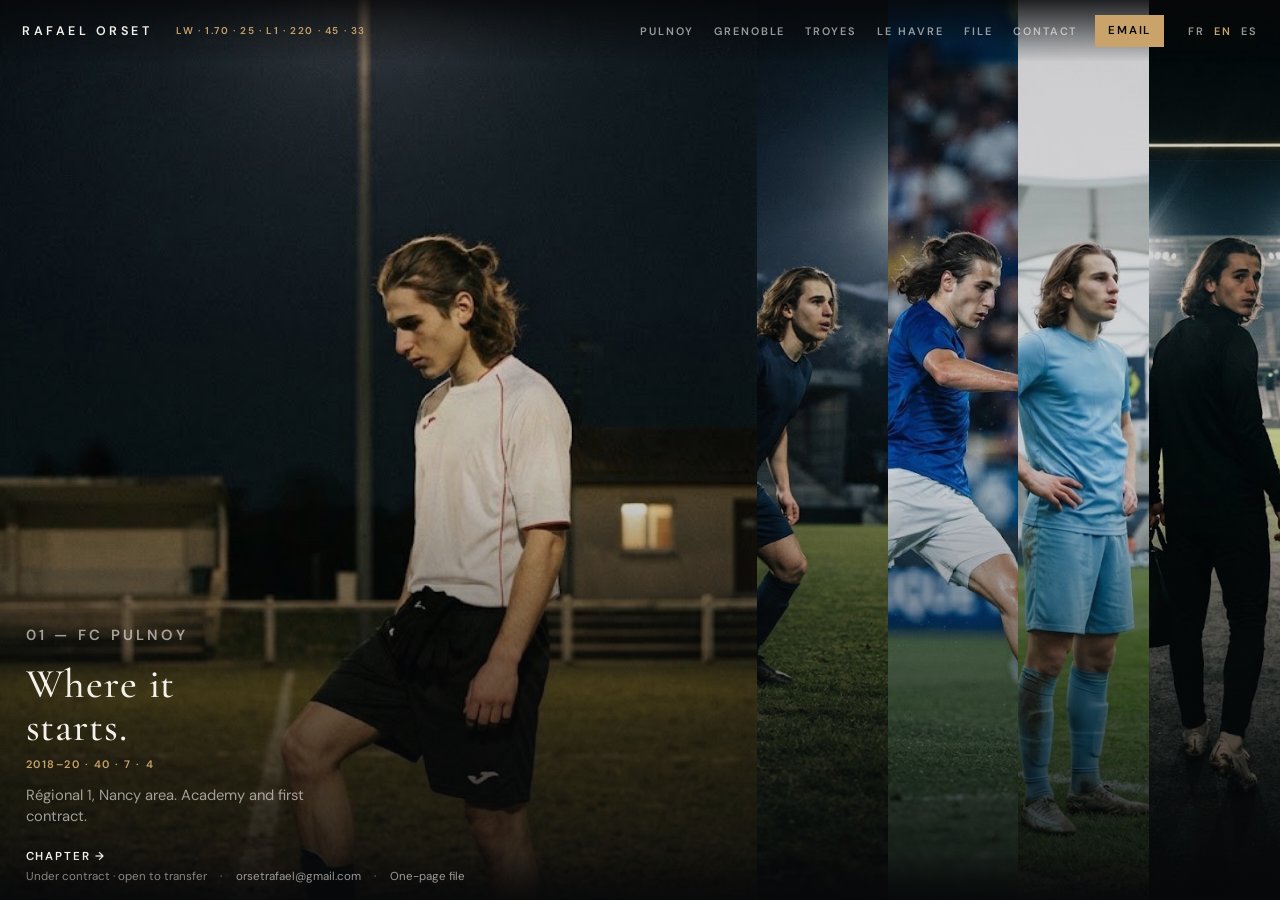
==== commit bb0bdd66: "Order career panels chronologically and tighten the CR7-style nav. Co-authored-by: Cursor <cursorage" ====
--- a/index.html
+++ b/index.html
@@ -27,7 +27,7 @@
     window.FOOT_DESC = {
       fr: "Rafael Orset. Ailier gauche, Le Havre, Ligue 1. 25 ans, passeport UE. Ouvert à un transfert. Dossier clubs et agents.",
       en: "Rafael Orset. Left winger, Le Havre, Ligue 1. 25, EU passport. Open to a transfer. File for clubs and licensed agents.",
-      es: "Rafael Orset. Extremo izquierdo, Le Havre, Ligue 1. 25 años, pasaporte UE. Abierto a un traspaso. Dossier para clubes y agentes."
+      es: "Rafael Orset. Extremo izquierdo, Le Havre, Ligue 1. 25 años, pasaporte UE. Abierto a un traspaso. Ficha para clubes y agentes."
     };
   </script>
   <script src="./player.js"></script>
@@ -38,14 +38,16 @@
     <p class="wordmark">Rafael Orset</p>
     <p class="ticker">LW · 1.70 · 25 · L1 · <span data-k="ticker"></span></p>
     <nav class="nav" aria-label="Sections">
+      <a href="#pulnoy" data-sheet="pulnoy">Pulnoy</a>
+      <a href="#grenoble" data-sheet="grenoble">Grenoble</a>
+      <a href="#troyes" data-sheet="troyes">Troyes</a>
       <a href="#lehavre" data-sheet="lehavre">Le Havre</a>
       <a href="#profile" data-sheet="profile" data-fr>Fiche</a>
       <a href="#profile" data-sheet="profile" data-en>File</a>
       <a href="#profile" data-sheet="profile" data-es>Ficha</a>
-      <a href="./dossier.html" data-fr>PDF</a>
-      <a href="./dossier.html" data-en>PDF</a>
-      <a href="./dossier.html" data-es>PDF</a>
-      <a href="#agents" data-sheet="agents">Contact</a>
+      <a href="#agents" data-sheet="agents" data-fr>Contact</a>
+      <a href="#agents" data-sheet="agents" data-en>Contact</a>
+      <a href="#agents" data-sheet="agents" data-es>Contacto</a>
     </nav>
     <a class="btn btn-solid" data-mail data-fr>E-mail</a>
     <a class="btn btn-solid" data-mail data-en>Email</a>
@@ -58,10 +60,61 @@
   </header>
 
   <main class="gallery">
-    <button class="panel open" type="button" data-sheet="lehavre" data-photo="./photos/04-career.jpg" id="lehavre">
+    <button class="panel open" type="button" data-sheet="pulnoy" data-photo="./photos/01-player.jpg" id="pulnoy">
+      <span class="slot">Photo — Pulnoy</span>
+      <div class="panel-copy">
+        <p class="kicker">01 — FC Pulnoy</p>
+        <h2 data-fr>Là où<br />ça commence.</h2>
+        <h2 data-en>Where it<br />starts.</h2>
+        <h2 data-es>Donde<br />empieza.</h2>
+        <p class="statline">2018–20 · 40 · 7 · 4</p>
+        <p data-fr>Régional 1, agglomération de Nancy. Formation et premier contrat.</p>
+        <p data-en>Régional 1, Nancy area. Academy and first contract.</p>
+        <p data-es>Regional 1, área de Nancy. Cantera y primer contrato.</p>
+        <span class="cta" data-fr>Chapitre →</span>
+        <span class="cta" data-en>Chapter →</span>
+        <span class="cta" data-es>Capítulo →</span>
+      </div>
+    </button>
+
+    <button class="panel" type="button" data-sheet="grenoble" data-photo="./photos/02-profile.jpg" id="grenoble">
+      <span class="slot">Photo — Grenoble</span>
+      <div class="panel-copy">
+        <p class="kicker">02 — Grenoble Foot 38</p>
+        <h2 data-fr>Le vrai<br />volume.</h2>
+        <h2 data-en>Real<br />minutes.</h2>
+        <h2 data-es>Minutos<br />de verdad.</h2>
+        <p class="statline">2020–22 · 67 · 15 · 12</p>
+        <p data-fr>Titulaire. 9 buts, 7 passes. 5e de Ligue 2, barrages, quarts de Coupe de France.</p>
+        <p data-en>Starter. 9 goals, 7 assists. 5th in Ligue 2, play-off, Coupe de France QF.</p>
+        <p data-es>Titular. 9 goles, 7 asistencias. 5.º en Ligue 2, play-off, cuartos de Copa.</p>
+        <span class="cta" data-fr>Chapitre →</span>
+        <span class="cta" data-en>Chapter →</span>
+        <span class="cta" data-es>Capítulo →</span>
+      </div>
+    </button>
+
+    <button class="panel" type="button" data-sheet="troyes" data-photo="./photos/03-game.jpg" id="troyes">
+      <span class="slot">Photo — Troyes</span>
+      <div class="panel-copy">
+        <p class="kicker">03 — ESTAC Troyes</p>
+        <h2 data-fr>Première<br />Ligue 1.</h2>
+        <h2 data-en>First<br />Ligue 1.</h2>
+        <h2 data-es>Primera<br />Ligue 1.</h2>
+        <p class="statline">2022–24 · 56 · 12 · 8</p>
+        <p data-fr>26 matches dans l’élite, puis 8 buts en Ligue 2.</p>
+        <p data-en>26 games in the top flight, then 8 goals in Ligue 2.</p>
+        <p data-es>26 partidos en la élite, luego 8 goles en Ligue 2.</p>
+        <span class="cta" data-fr>Chapitre →</span>
+        <span class="cta" data-en>Chapter →</span>
+        <span class="cta" data-es>Capítulo →</span>
+      </div>
+    </button>
+
+    <button class="panel" type="button" data-sheet="lehavre" data-photo="./photos/04-career.jpg" id="lehavre">
       <span class="slot">Photo — Le Havre</span>
       <div class="panel-copy">
-        <p class="kicker">Le Havre AC · Ligue 1</p>
+        <p class="kicker">04 — Le Havre AC</p>
         <h2 data-fr>Club actuel.<br />Titulaire.</h2>
         <h2 data-en>Current club.<br />Starter.</h2>
         <h2 data-es>Club actual.<br />Titular.</h2>
@@ -69,72 +122,21 @@
         <p data-fr>Deux saisons Ligue 1 : maintien, puis 12e. Contrat au 30.06.2027.</p>
         <p data-en>Two Ligue 1 seasons: survival, then 12th. Contract to 30 June 2027.</p>
         <p data-es>Dos temporadas de Ligue 1: permanencia, luego 12.º. Contrato hasta el 30.06.2027.</p>
-        <span class="cta" data-fr>Dossier club →</span>
-        <span class="cta" data-en>Club file →</span>
-        <span class="cta" data-es>Ficha del club →</span>
-      </div>
-    </button>
-
-    <button class="panel" type="button" data-sheet="troyes" data-photo="./photos/03-game.jpg" id="troyes">
-      <span class="slot">Photo — Troyes</span>
-      <div class="panel-copy">
-        <p class="kicker">ESTAC Troyes</p>
-        <h2 data-fr>Première<br />Ligue 1.</h2>
-        <h2 data-en>First<br />Ligue 1.</h2>
-        <h2 data-es>Primera<br />Ligue 1.</h2>
-        <p class="statline">2022–24 · 56 · 12 · 8</p>
-        <p data-fr>26 matches dans l’élite, puis 8 buts en Ligue 2. Rotation vraie, pas un figurant.</p>
-        <p data-en>26 games in the top flight, then 8 goals in Ligue 2. Real rotation, not a cameo.</p>
-        <p data-es>26 partidos en la élite, luego 8 goles en Ligue 2. Rotación real, no un cameo.</p>
-        <span class="cta" data-fr>Dossier club →</span>
-        <span class="cta" data-en>Club file →</span>
-        <span class="cta" data-es>Ficha del club →</span>
-      </div>
-    </button>
-
-    <button class="panel" type="button" data-sheet="grenoble" data-photo="./photos/02-profile.jpg" id="grenoble">
-      <span class="slot">Photo — Grenoble</span>
-      <div class="panel-copy">
-        <p class="kicker">Grenoble Foot 38</p>
-        <h2 data-fr>Meilleure<br />saison.</h2>
-        <h2 data-en>Best<br />season.</h2>
-        <h2 data-es>Mejor<br />temporada.</h2>
-        <p class="statline">2020–22 · 67 · 15 · 12</p>
-        <p data-fr>Titulaire. 9 buts, 7 passes. 5e de Ligue 2, barrages, quarts de Coupe de France.</p>
-        <p data-en>Starter. 9 goals, 7 assists. 5th in Ligue 2, play-off, Coupe de France QF.</p>
-        <p data-es>Titular. 9 goles, 7 asistencias. 5.º en Ligue 2, play-off, cuartos de Copa.</p>
-        <span class="cta" data-fr>Dossier club →</span>
-        <span class="cta" data-en>Club file →</span>
-        <span class="cta" data-es>Ficha del club →</span>
-      </div>
-    </button>
-
-    <button class="panel" type="button" data-sheet="nancy" data-photo="./photos/01-player.jpg" id="nancy">
-      <span class="slot">Photo — Nancy</span>
-      <div class="panel-copy">
-        <p class="kicker">AS Nancy-Lorraine</p>
-        <h2 data-fr>Formation<br />et premier contrat.</h2>
-        <h2 data-en>Academy<br />and first deal.</h2>
-        <h2 data-es>Cantera<br />y primer contrato.</h2>
-        <p class="statline">2018–20 · 40 · 7 · 4</p>
-        <p data-fr>National, puis Ligue 2. Le socle du dossier.</p>
-        <p data-en>National, then Ligue 2. The base of the file.</p>
-        <p data-es>National, luego Ligue 2. La base del dossier.</p>
-        <span class="cta" data-fr>Dossier club →</span>
-        <span class="cta" data-en>Club file →</span>
-        <span class="cta" data-es>Ficha del club →</span>
+        <span class="cta" data-fr>Chapitre →</span>
+        <span class="cta" data-en>Chapter →</span>
+        <span class="cta" data-es>Capítulo →</span>
       </div>
     </button>
 
     <button class="panel" type="button" data-sheet="agents" data-photo="./photos/05-agents.jpg" id="agents">
       <span class="slot">Photo — Contact</span>
       <div class="panel-copy">
-        <p class="kicker" data-fr>Transfert</p>
-        <p class="kicker" data-en>Transfer</p>
-        <p class="kicker" data-es>Traspaso</p>
-        <h2 data-fr>Ouvert.<br />Passeport UE.</h2>
-        <h2 data-en>Open.<br />EU passport.</h2>
-        <h2 data-es>Abierto.<br />Pasaporte UE.</h2>
+        <p class="kicker" data-fr>05 — Transfert</p>
+        <p class="kicker" data-en>05 — Transfer</p>
+        <p class="kicker" data-es>05 — Traspaso</p>
+        <h2 data-fr>Le prochain<br />club.</h2>
+        <h2 data-en>The next<br />club.</h2>
+        <h2 data-es>El próximo<br />club.</h2>
         <p data-k="markets"></p>
         <span class="cta" data-fr>Contacter →</span>
         <span class="cta" data-en>Contact →</span>
@@ -148,15 +150,15 @@
     <span aria-hidden="true">·</span>
     <a data-mail>orsetrafael@gmail.com</a>
     <span aria-hidden="true">·</span>
-    <a href="./dossier.html" data-fr>Dossier une page</a>
-    <a href="./dossier.html" data-en>One-page file</a>
-    <a href="./dossier.html" data-es>Dossier de una página</a>
+    <a href="dossier.html" data-fr>Dossier une page</a>
+    <a href="dossier.html" data-en>One-page file</a>
+    <a href="dossier.html" data-es>Ficha de una página</a>
   </footer>
 
   <div class="sheet" id="sheet-lehavre" hidden>
     <div class="sheet-inner">
       <button class="sheet-close" type="button" data-close aria-label="Close">×</button>
-      <p class="kicker">Le Havre AC · Ligue 1</p>
+      <p class="kicker">04 — Le Havre AC · Ligue 1</p>
       <h1>Le Havre AC</h1>
       <p class="lede" data-fr>Club actuel. Deux saisons titulaire en Ligue 1 : maintien, puis 12e. 11 buts, 9 passes. Contrat jusqu’au 30.06.2027 — ouvert à un transfert.</p>
       <p class="lede" data-en>Current club. Two seasons as a Ligue 1 starter: survival, then 12th. 11 goals, 9 assists. Contract to 30 June 2027 — open to a transfer.</p>
@@ -172,7 +174,7 @@
   <div class="sheet" id="sheet-troyes" hidden>
     <div class="sheet-inner">
       <button class="sheet-close" type="button" data-close aria-label="Close">×</button>
-      <p class="kicker">ESTAC Troyes</p>
+      <p class="kicker">03 — ESTAC Troyes</p>
       <h1>ESTAC Troyes</h1>
       <p class="lede" data-fr>Première Ligue 1 : 26 matches, minutes réelles. Relégation. L’année suivante en Ligue 2 : 8 buts, 5 passes. Un joueur qui reste utile quand le club descend.</p>
       <p class="lede" data-en>First Ligue 1: 26 games, real minutes. Relegation. The next year in Ligue 2: 8 goals, 5 assists. Still useful when the club goes down.</p>
@@ -187,7 +189,7 @@
   <div class="sheet" id="sheet-grenoble" hidden>
     <div class="sheet-inner">
       <button class="sheet-close" type="button" data-close aria-label="Close">×</button>
-      <p class="kicker">Grenoble Foot 38 · Ligue 2</p>
+      <p class="kicker">02 — Grenoble Foot 38 · Ligue 2</p>
       <h1>Grenoble Foot 38</h1>
       <p class="lede" data-fr>Le saut de volume. Titulaire deux saisons. Meilleure année : 9 buts, 7 passes. 5e de Ligue 2, barrages d’accession, quarts de Coupe de France.</p>
       <p class="lede" data-en>The jump in minutes. Starter for two seasons. Best year: 9 goals, 7 assists. 5th in Ligue 2, promotion play-off, Coupe de France quarter-final.</p>
@@ -200,14 +202,14 @@
     </div>
   </div>
 
-  <div class="sheet" id="sheet-nancy" hidden>
-    <div class="sheet-inner">
-      <button class="sheet-close" type="button" data-close aria-label="Close">×</button>
-      <p class="kicker">AS Nancy-Lorraine</p>
-      <h1>AS Nancy-Lorraine</h1>
-      <p class="lede" data-fr>Centre de formation, puis groupe pro. National 2018/19, Ligue 2 2019/20 (saison écourtée). Premier contrat.</p>
-      <p class="lede" data-en>Academy, then the first team. National 2018/19, Ligue 2 2019/20 (shortened season). First professional contract.</p>
-      <p class="lede" data-es>Cantera, luego el primer equipo. National 2018/19, Ligue 2 2019/20 (temporada acortada). Primer contrato profesional.</p>
+  <div class="sheet" id="sheet-pulnoy" hidden>
+    <div class="sheet-inner">
+      <button class="sheet-close" type="button" data-close aria-label="Close">×</button>
+      <p class="kicker">01 — FC Pulnoy · Régional 1</p>
+      <h1>FC Pulnoy</h1>
+      <p class="lede" data-fr>Club formateur, agglomération de Nancy. Deux saisons en Régional 1 avant le saut vers Grenoble. Premier contrat.</p>
+      <p class="lede" data-en>Academy club in the Nancy area. Two seasons in Régional 1 before the jump to Grenoble. First contract.</p>
+      <p class="lede" data-es>Club formativo en el área de Nancy. Dos temporadas en Régional 1 antes del salto a Grenoble. Primer contrato.</p>
       <dl class="facts facts-hero">
         <div><dt>2018/19</dt><dd>19 · 3 · 2</dd></div>
         <div><dt>2019/20</dt><dd>21 · 4 · 2</dd></div>
@@ -283,9 +285,9 @@
   <div class="sheet" id="sheet-agents" hidden>
     <div class="sheet-inner">
       <button class="sheet-close" type="button" data-close aria-label="Close">×</button>
-      <p class="kicker" data-fr>Clubs &amp; agents licenciés</p>
-      <p class="kicker" data-en>Clubs &amp; licensed agents</p>
-      <p class="kicker" data-es>Clubes y agentes licenciados</p>
+      <p class="kicker" data-fr>05 — Transfert</p>
+      <p class="kicker" data-en>05 — Transfer</p>
+      <p class="kicker" data-es>05 — Traspaso</p>
       <h1 data-fr>Contact direct.</h1>
       <h1 data-en>Direct contact.</h1>
       <h1 data-es>Contacto directo.</h1>
@@ -294,7 +296,6 @@
         <div><dt>E-mail</dt><dd><a data-mail data-k="email"></a></dd></div>
         <div><dt data-fr>Téléphone</dt><dt data-en>Phone</dt><dt data-es>Teléfono</dt><dd><a data-tel data-k="phone"></a></dd></div>
         <div><dt>WhatsApp</dt><dd><a data-wa target="_blank" rel="noopener">WhatsApp</a></dd></div>
-        <div><dt>Instagram</dt><dd><a data-ig target="_blank" rel="noopener" data-k="instagram"></a></dd></div>
         <div><dt data-fr>Disponibilité</dt><dt data-en>Availability</dt><dt data-es>Disponibilidad</dt><dd data-k="availability"></dd></div>
         <div><dt data-fr>Marchés cibles</dt><dt data-en>Target markets</dt><dt data-es>Mercados</dt><dd data-k="markets"></dd></div>
       </dl>
@@ -305,10 +306,13 @@
         <a class="btn" data-wa target="_blank" rel="noopener">WhatsApp</a>
         <button class="btn btn-ghost" type="button" data-copy data-fr>Copier le brief</button>
         <button class="btn btn-ghost" type="button" data-copy data-en>Copy brief</button>
-        <button class="btn btn-ghost" type="button" data-copy data-es>Copiar brief</button>
-        <a class="btn btn-ghost" href="./dossier.html" data-fr>Dossier une page</a>
-        <a class="btn btn-ghost" href="./dossier.html" data-en>One-page file</a>
-        <a class="btn btn-ghost" href="./dossier.html" data-es>Dossier de una página</a>
+        <button class="btn btn-ghost" type="button" data-copy data-es>Copiar ficha</button>
+        <a class="btn btn-ghost" href="dossier.html" data-fr>Dossier une page</a>
+        <a class="btn btn-ghost" href="dossier.html" data-en>One-page file</a>
+        <a class="btn btn-ghost" href="dossier.html" data-es>Ficha de una página</a>
+        <a class="btn btn-ghost" href="dossier.html?print=1" data-fr>Imprimer</a>
+        <a class="btn btn-ghost" href="dossier.html?print=1" data-en>Print</a>
+        <a class="btn btn-ghost" href="dossier.html?print=1" data-es>Imprimir</a>
       </div>
     </div>
   </div>
--- a/site.css
+++ b/site.css
@@ -54,6 +54,7 @@
   font-weight: 600;
   letter-spacing: 0.28em;
   text-transform: uppercase;
+  cursor: pointer;
 }
 .nav {
   display: flex;
@@ -92,7 +93,7 @@
   text-decoration: none;
   color: inherit;
   background: #101114 center 18% / cover no-repeat;
-  transition: flex 0.55s cubic-bezier(0.22, 1, 0.36, 1);
+  transition: flex 0.7s cubic-bezier(0.22, 1, 0.36, 1);
   cursor: pointer;
   border: 0;
   padding: 0;
@@ -322,8 +323,23 @@
   color: #07080a;
   border-color: var(--gold);
 }
-.btn.copied::after {
-  content: " ✓";
+.btn.copied::after { content: " ✓"; }
+.btn.copy-fail::after { content: " — Ctrl+C"; }
+.brief-fallback {
+  position: fixed;
+  z-index: 50;
+  left: 1rem;
+  right: 1rem;
+  bottom: 1rem;
+  max-height: 40vh;
+  overflow: auto;
+  margin: 0;
+  padding: 1rem;
+  background: #111;
+  border: 1px solid var(--gold);
+  color: var(--ink);
+  font-size: 0.82rem;
+  white-space: pre-wrap;
 }
 .career-total th, .career-total td {
   border-bottom: 0;
@@ -369,9 +385,16 @@
 .dossier { padding-top: 6rem; padding-bottom: 4rem; }
 
 @media print {
-  .top, .sheet-close, .lang, .nav, .foot { display: none !important; }
-  .dossier-page, .sheet { background: #fff; color: #111; }
-  .kicker, .facts dt, .career th { color: #8a6a32; }
+  html, body, .dossier-page {
+    height: auto !important;
+    overflow: visible !important;
+    background: #fff !important;
+    color: #111 !important;
+  }
+  .top, .sheet-close, .lang, .nav, .foot, .btn, .brief-fallback { display: none !important; }
+  .dossier, .sheet-inner { padding-top: 0 !important; }
+  .kicker, .facts dt, .career th, .totals dt { color: #8a6a32 !important; }
+  .lede, .note, .honours li, .traits p { color: #333 !important; }
 }
 
 .foot {
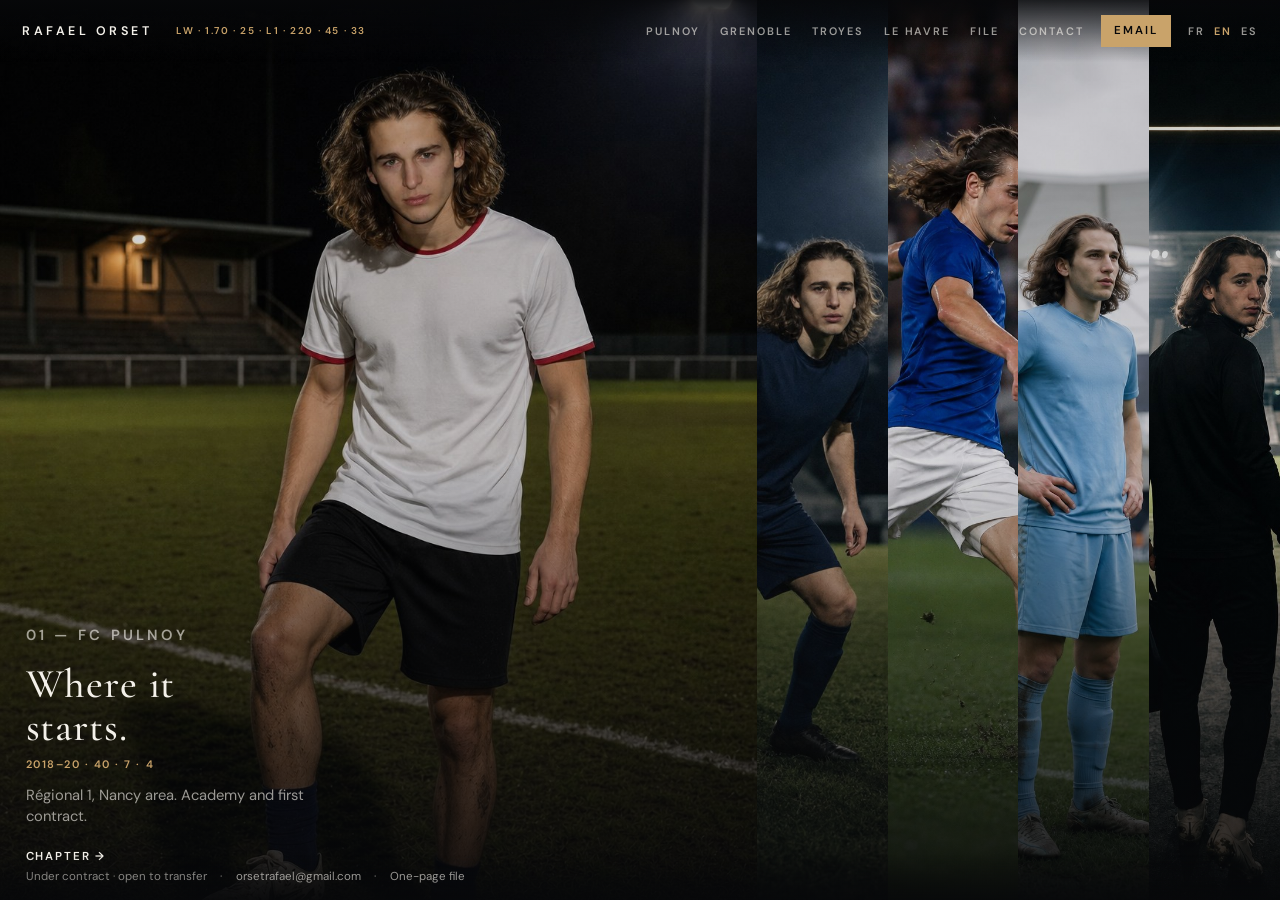
==== commit 3969ce5b: "Stop mobile header, panels and footer from overlapping." ====
--- a/index.html
+++ b/index.html
@@ -2,7 +2,7 @@
 <html lang="en">
 <head>
   <meta charset="utf-8" />
-  <meta name="viewport" content="width=device-width, initial-scale=1" />
+  <meta name="viewport" content="width=device-width, initial-scale=1, viewport-fit=cover" />
   <title>Rafael Orset — Left winger, Ligue 1</title>
   <meta name="description" content="Rafael Orset. Left winger, Le Havre, Ligue 1. 25, EU passport. Open to a transfer. For clubs and licensed agents." />
   <link rel="canonical" href="https://rafa-create.github.io/foot-website/" />
@@ -49,13 +49,15 @@
       <a href="#agents" data-sheet="agents" data-en>Contact</a>
       <a href="#agents" data-sheet="agents" data-es>Contacto</a>
     </nav>
-    <a class="btn btn-solid" data-mail data-fr>E-mail</a>
-    <a class="btn btn-solid" data-mail data-en>Email</a>
-    <a class="btn btn-solid" data-mail data-es>Email</a>
-    <div class="lang" role="group" aria-label="Language">
-      <button type="button" data-set="fr">FR</button>
-      <button type="button" data-set="en">EN</button>
-      <button type="button" data-set="es">ES</button>
+    <div class="top-actions">
+      <a class="btn btn-solid" data-mail data-fr>E-mail</a>
+      <a class="btn btn-solid" data-mail data-en>Email</a>
+      <a class="btn btn-solid" data-mail data-es>Email</a>
+      <div class="lang" role="group" aria-label="Language">
+        <button type="button" data-set="fr">FR</button>
+        <button type="button" data-set="en">EN</button>
+        <button type="button" data-set="es">ES</button>
+      </div>
     </div>
   </header>
 
@@ -263,6 +265,7 @@
       <h2 data-fr>Parcours</h2>
       <h2 data-en>Career</h2>
       <h2 data-es>Trayectoria</h2>
+      <div class="table-scroll">
       <table class="career">
         <thead>
           <tr>
@@ -276,6 +279,7 @@
         </thead>
         <tbody data-career></tbody>
       </table>
+      </div>
       <p class="hint" data-fr>Bande-annonce vidéo : sur demande (e-mail / WhatsApp).</p>
       <p class="hint" data-en>Highlight reel: on request (email / WhatsApp).</p>
       <p class="hint" data-es>Vídeo highlights: bajo petición (email / WhatsApp).</p>
--- a/site.css
+++ b/site.css
@@ -6,6 +6,10 @@
   --line: rgba(201, 163, 106, 0.28);
 }
 * { box-sizing: border-box; }
+html {
+  height: 100%;
+  -webkit-text-size-adjust: 100%;
+}
 html, body { height: 100%; }
 body {
   margin: 0;
@@ -43,6 +47,12 @@
   text-transform: uppercase;
   font-weight: 600;
   white-space: nowrap;
+}
+.top-actions {
+  display: flex;
+  align-items: center;
+  gap: 0.7rem;
+  flex-shrink: 0;
 }
 .top .btn {
   padding: 0.45rem 0.75rem;
@@ -243,8 +253,17 @@
   text-transform: uppercase;
   color: var(--gold);
 }
+.facts dd {
+  margin: 0;
+  overflow-wrap: anywhere;
+}
 .facts dd a { color: inherit; text-decoration: none; }
 .facts dd a:hover { color: var(--gold); }
+.table-scroll {
+  width: 100%;
+  overflow-x: auto;
+  -webkit-overflow-scrolling: touch;
+}
 .tbd { color: var(--muted); opacity: 0.7; }
 .hint {
   margin-top: 2rem;
@@ -414,17 +433,143 @@
 .foot span { opacity: 0.85; }
 
 @media (max-width: 800px) {
-  body { overflow: auto; }
-  .top { position: sticky; background: var(--bg); padding-bottom: 0.8rem; }
-  .nav { display: none; }
+  html, body {
+    height: auto;
+    min-height: 100%;
+    min-height: 100svh;
+    overflow: auto;
+  }
+  body.sheet-open {
+    overflow: hidden;
+    height: 100svh;
+  }
+  .top {
+    position: sticky;
+    top: 0;
+    z-index: 30;
+    display: grid;
+    grid-template-columns: minmax(0, 1fr) auto;
+    grid-template-areas:
+      "wordmark actions"
+      "nav nav";
+    align-items: center;
+    gap: 0.55rem 0.7rem;
+    padding: max(0.65rem, env(safe-area-inset-top)) 0.9rem 0.7rem;
+    background: rgba(7, 8, 10, 0.96);
+  }
+  .wordmark {
+    grid-area: wordmark;
+    letter-spacing: 0.14em;
+    font-size: 0.68rem;
+    min-width: 0;
+  }
   .ticker { display: none; }
-  .totals { grid-template-columns: 1fr 1fr; }
-  .gallery { flex-direction: column; min-height: auto; }
+  .top-actions {
+    grid-area: actions;
+    gap: 0.45rem;
+    flex-wrap: wrap;
+    justify-content: flex-end;
+  }
+  .top .btn {
+    padding: 0.42rem 0.62rem;
+    font-size: 0.62rem;
+  }
+  .lang { margin: 0; }
+  .nav {
+    grid-area: nav;
+    display: flex;
+    flex-wrap: nowrap;
+    justify-content: flex-start;
+    gap: 0.95rem;
+    margin: 0;
+    width: 100%;
+    overflow-x: auto;
+    -webkit-overflow-scrolling: touch;
+    scrollbar-width: none;
+  }
+  .nav::-webkit-scrollbar { display: none; }
+  .nav a {
+    flex: 0 0 auto;
+    padding: 0.2rem 0 0.35rem;
+  }
+
+  .gallery {
+    flex-direction: column;
+    height: auto;
+    min-height: 0;
+  }
   .panel {
     flex: none !important;
-    min-height: 42vh;
-  }
-  .panel-copy, .slot { opacity: 1; transform: none; }
+    width: 100%;
+    min-height: 78svh;
+    display: flex;
+    flex-direction: column;
+    justify-content: flex-end;
+    scroll-margin-top: 5.75rem;
+  }
+  .panel-copy {
+    position: relative;
+    left: auto;
+    right: auto;
+    bottom: auto;
+    padding: 1.35rem 1.05rem 1.5rem;
+    opacity: 1;
+    transform: none;
+  }
+  .slot {
+    opacity: 1;
+    transform: none;
+  }
+  .panel h2 {
+    font-size: clamp(1.7rem, 8vw, 2.2rem);
+  }
+  .panel p {
+    max-width: none;
+    font-size: 0.9rem;
+  }
+
+  .foot {
+    position: static;
+    flex-wrap: wrap;
+    gap: 0.35rem 0.65rem;
+    padding: 1rem 1.05rem calc(1.05rem + env(safe-area-inset-bottom));
+    background: var(--bg);
+  }
+
+  .totals { grid-template-columns: 1fr 1fr; }
+  .facts { grid-template-columns: 1fr 1fr; }
   .facts-hero { grid-template-columns: 1fr 1fr; }
-  .sheet-inner { padding-top: 4.2rem; }
-}
+  .sheet-inner {
+    padding: 4.4rem 1.05rem 3.2rem;
+  }
+  .sheet-close {
+    top: max(0.7rem, env(safe-area-inset-top));
+    right: 0.85rem;
+  }
+  .actions .btn {
+    justify-content: center;
+    min-height: 2.6rem;
+  }
+  .career {
+    font-size: 0.8rem;
+  }
+  .career th, .career td {
+    white-space: nowrap;
+    padding-right: 0.85rem;
+  }
+  .dossier { padding-top: 5.4rem; }
+}
+
+@media (max-width: 420px) {
+  .top {
+    grid-template-areas:
+      "wordmark wordmark"
+      "nav nav"
+      "actions actions";
+  }
+  .top-actions { justify-content: flex-start; }
+  .facts,
+  .facts-hero {
+    grid-template-columns: 1fr;
+  }
+}
